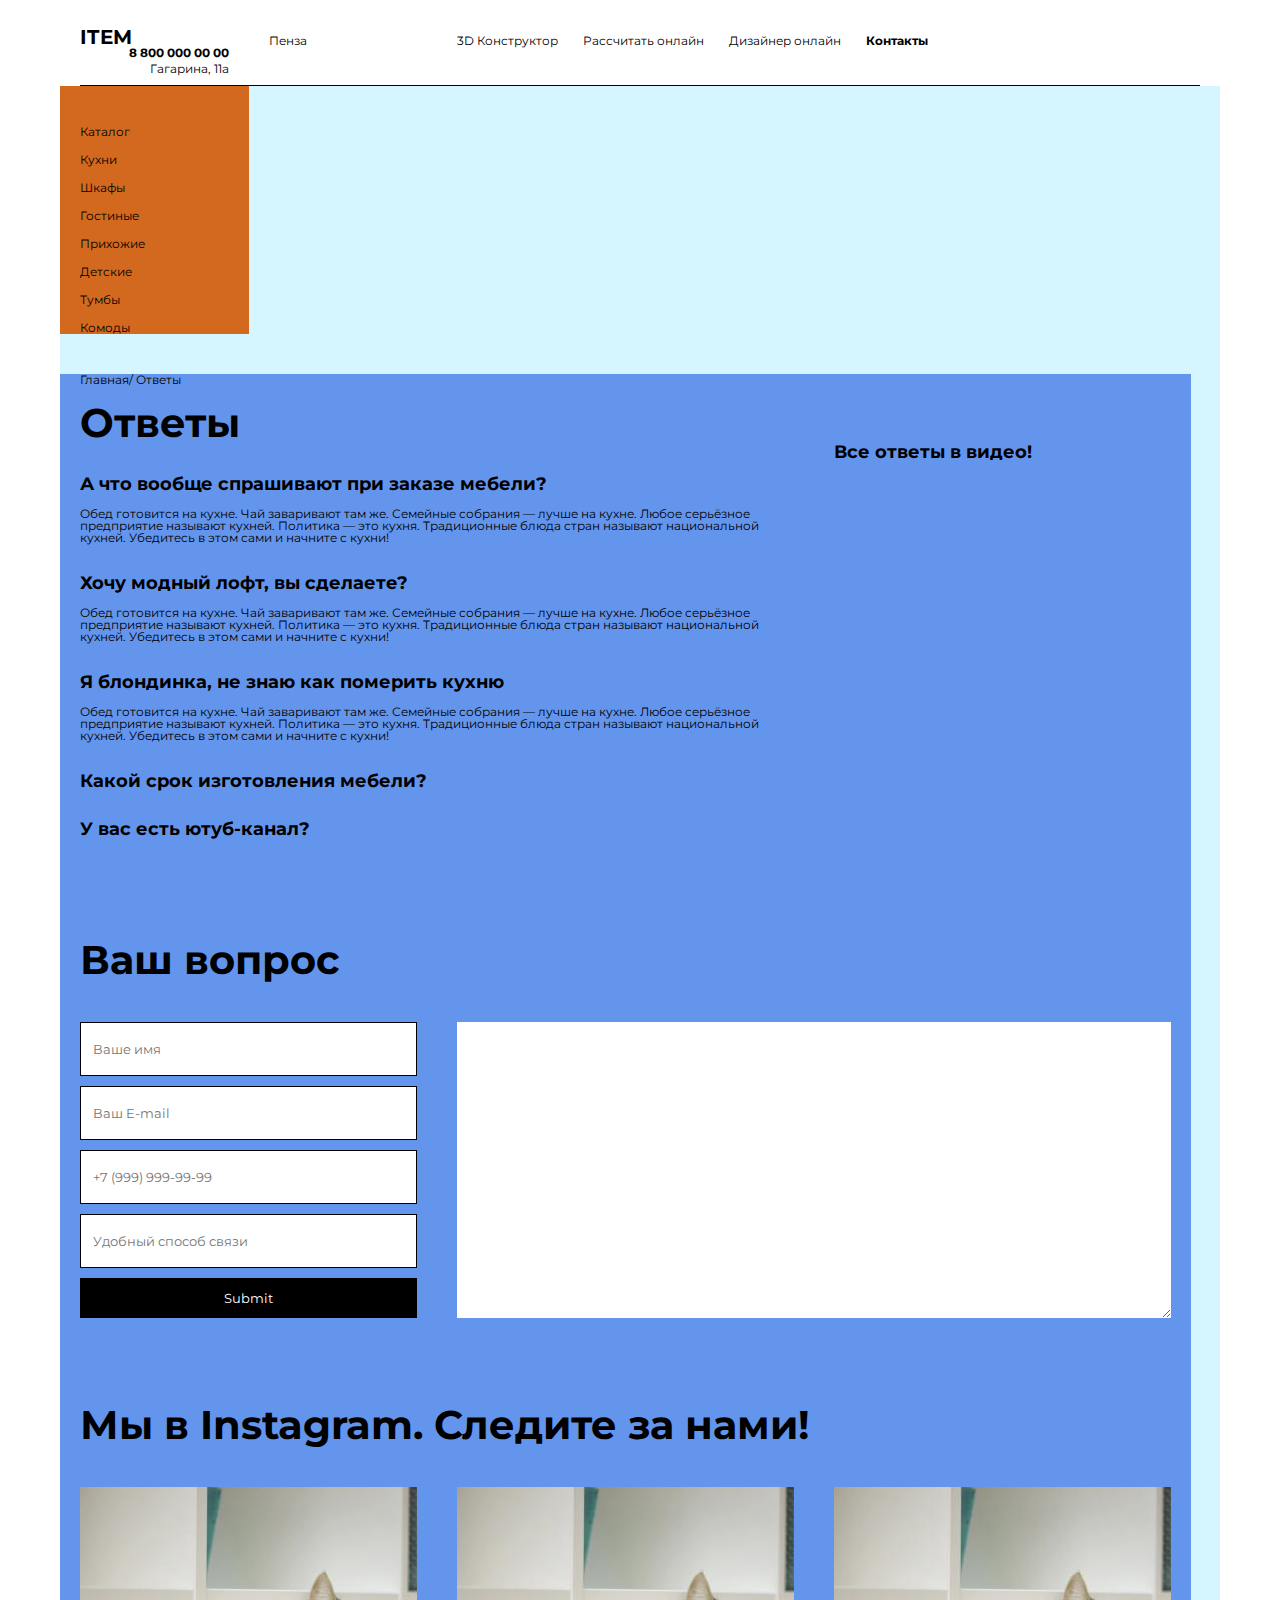
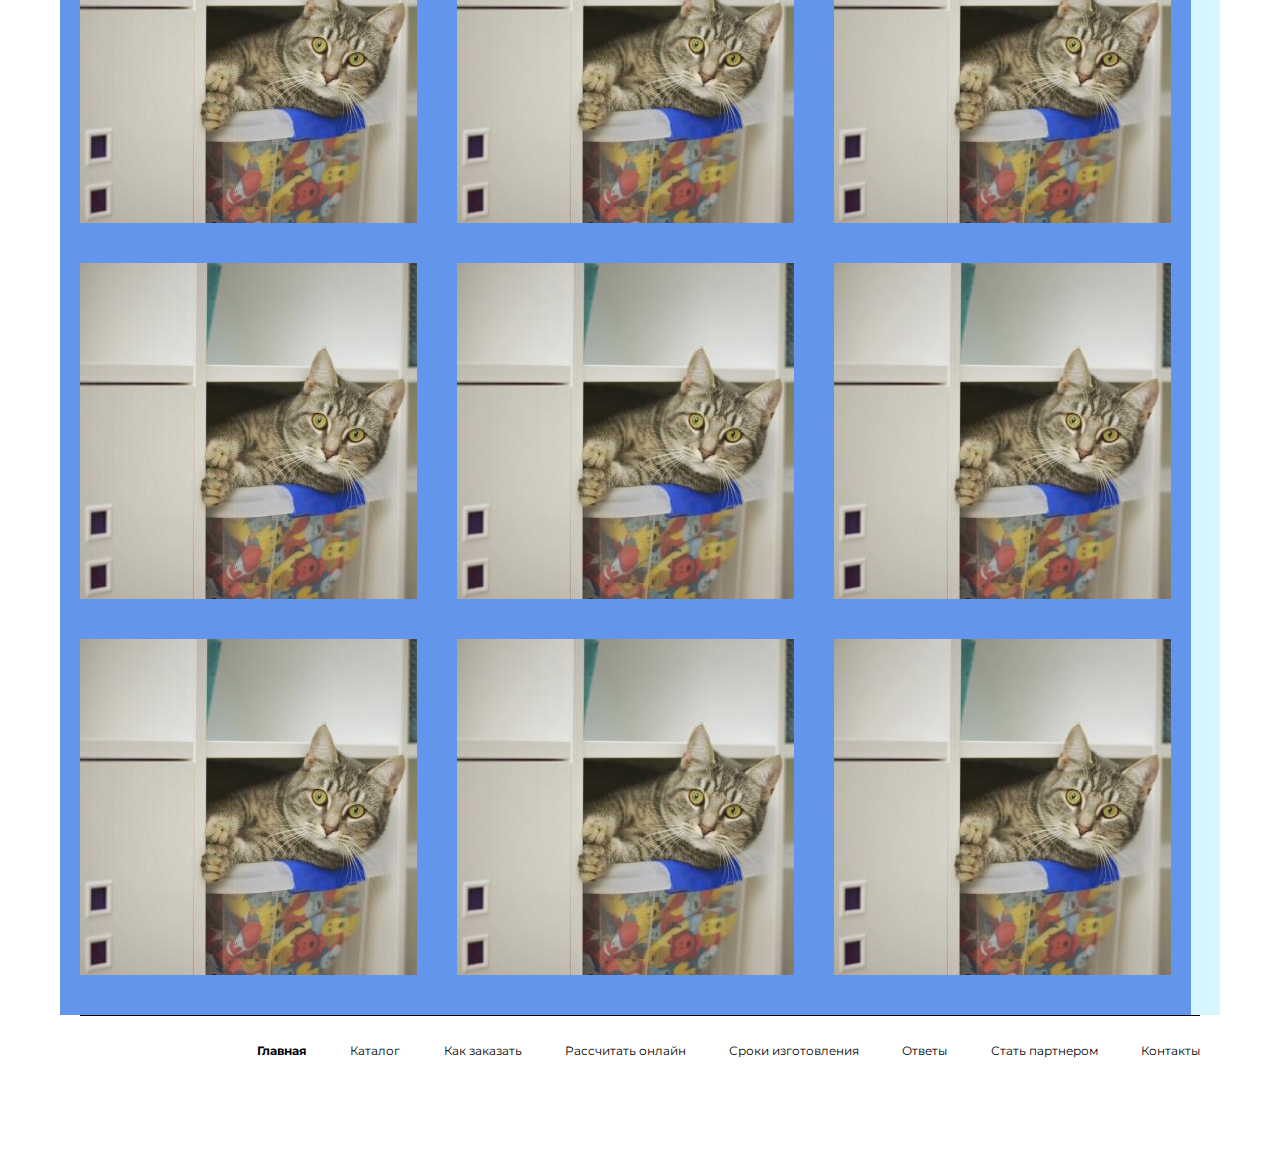
==== front-page/answers.html @ 8ef4fb7b "Создание ответов" ====
<!DOCTYPE html>
<html lang="en">

<head>
  <meta charset="UTF-8">
  <meta name="viewport" content="width=device-width, initial-scale=1.0">
  <title>Ответы</title>
  <link rel="stylesheet" href="css/style.css">
  <link href="https://fonts.googleapis.com/css2?family=Montserrat:wght@400;500;600;700&display=swap" rel="stylesheet">
</head>

<body>
  <div class="page">
    <header class="header">

      <div class="header__container container">

        <div class="header__row row">

          <div class="header__logo col col-2">
            <a href="#">ITEM</a>
          </div>

          <div class="header__city col col-2">
            <div class="header__city-name">Пенза</div>
          </div>

          <nav class="header__menu col col-6">
            <ul class="header__menu-list">
              <li class="header__menu-item "><a href="#">3D Конструктор</a></li>
              <li class="header__menu-item"><a href="#">Рассчитать онлайн</a></li>
              <li class="header__menu-item"><a href="#">Дизайнер онлайн</a></li>
              <li class="header__menu-item current"><a href="#">Контакты</a></li>
            </ul>
          </nav>

          <div class="header__search col col-2"></div>

          <div class="header__contact-information col col-2">
            <div class="header__phone">8 800 000 00 00</div>
            <div class="header__address">Гагарина, 11а</div>
          </div>
        </div>
      </div>



    </header>

    <div class="site">
      <div class="site__container container">
        <div class="site__row row">

          <aside class="site__aside aside col-2">
            <nav class="aside__nav">
              <ul class="aside__list">
                <li class="aside__item">Каталог</li>
                <li class="aside__item">Кухни</li>
                <li class="aside__item">Шкафы</li>
                <li class="aside__item">Гостиные</li>
                <li class="aside__item">Прихожие</li>
                <li class="aside__item">Детские</li>
                <li class="aside__item">Тумбы</li>
                <li class="aside__item">Комоды</li>
              </ul>
            </nav>
          </aside>

          <main class="site__content content col-12">

            <div class="bread-crumbs">
              <span class="bread-crumbs__item">Главная/</span>
              <span class="bread-crumbs__item">Ответы</span>
            </div>

            <div class="answers">

              <div class="answers__sections">
                <div class="row">

                  <div class="answers__left-section coltw-8">
                    <h1 class="answers__title title">Ответы</h1>


                    <div class="answers__question question">
                      <div class="question__name">А что вообще спрашивают при заказе мебели?</div>
                      <div class="question__response">Обед готовится на кухне. Чай заваривают там же.
                        Семейные собрания — лучше на кухне. Любое серьёзное предприятие называют кухней. Политика — это
                        кухня. Традиционные блюда стран называют национальной кухней. Убедитесь в этом сами и начните с
                        кухни!</div>
                    </div>

                    <div class="answers__question question">
                      <div class="question__name">Хочу модный лофт, вы сделаете?</div>
                      <div class="question__response">Обед готовится на кухне. Чай заваривают там же.
                        Семейные собрания — лучше на кухне. Любое серьёзное предприятие называют кухней. Политика — это
                        кухня. Традиционные блюда стран называют национальной кухней. Убедитесь в этом сами и начните с
                        кухни!</div>
                    </div>

                    <div class="answers__question question">
                      <div class="question__name">Я блондинка, не знаю как померить кухню</div>
                      <div class="question__response">Обед готовится на кухне. Чай заваривают там же.
                        Семейные собрания — лучше на кухне. Любое серьёзное предприятие называют кухней. Политика — это
                        кухня. Традиционные блюда стран называют национальной кухней. Убедитесь в этом сами и начните с
                        кухни!</div>
                    </div>

                    <div class="answers__question question">
                      <div class="question__name">Какой срок изготовления мебели?</div>
                      <div class="question__response"></div>
                    </div>

                    <div class="answers__question question">
                      <div class="question__name">У вас есть ютуб-канал?</div>
                      <div class="question__response"></div>
                    </div>


                  </div>

                  <div class="answers__right-section coltw-4">
                    <div class="answers__video">
                      <img src="/i_mebel/front-page/img/answers-vidio.jpg" alt="">
                    </div>
                    <div class="answers__caption">Все ответы в видео!</div>
                  </div>

                </div>
              </div>

              <div class="answers__our-question our-question">
                <div class="our-question__title title">Ваш вопрос</div>

                <form class="our-question__form">
                  <div class="row">
                    <div class="our-question__form-text-fields coltw-4">
                      <input type="text" class="our-question__form-text-field" placeholder="Ваше имя">
                      <input type="text" class="our-question__form-text-field" placeholder="Ваш E-mail">
                      <input type="text" class="our-question__form-text-field" placeholder="+7 (999) 999-99-99">
                      <input type="text" class="our-question__form-text-field" placeholder="Удобный способ связи">

                      <input type="submit" class="button button--black "></input>

                    </div>
                    <div class="our-question__form-textareas coltw-8">
                      <textarea class="our-question__form-textarea" name="" id="" cols="30" rows="10"></textarea>
                    </div>
                  </div>
                </form>

              </div>
            </div>

            <section class="inst">
              <div class="inst__title title">Мы в Instagram. Следите за нами!</div>
              <div class="inst__content">
                <div class="row">
                  <div class="inst__card coltw-4"><img src="img/childrens.jpg" alt=""><a href="">@item.furniture:
                      Создаем функциональную и эстетичную мебель на заказ по доступным ценам от производителя... </a>
                  </div>
                  <div class="inst__card coltw-4"><img src="img/childrens.jpg" alt=""><a href="">@item.furniture:
                      Создаем функциональную и эстетичную мебель на заказ по доступным ценам от производителя... </a>
                  </div>
                  <div class="inst__card coltw-4"><img src="img/childrens.jpg" alt=""><a href="">@item.furniture:
                      Создаем функциональную и эстетичную мебель на заказ по доступным ценам от производителя... </a>
                  </div>
                  <div class="inst__card coltw-4"><img src="img/childrens.jpg" alt=""><a href="">@item.furniture:
                      Создаем функциональную и эстетичную мебель на заказ по доступным ценам от производителя... </a>
                  </div>
                  <div class="inst__card coltw-4"><img src="img/childrens.jpg" alt=""><a href="">@item.furniture:
                      Создаем функциональную и эстетичную мебель на заказ по доступным ценам от производителя... </a>
                  </div>
                  <div class="inst__card coltw-4"><img src="img/childrens.jpg" alt=""><a href="">@item.furniture:
                      Создаем функциональную и эстетичную мебель на заказ по доступным ценам от производителя... </a>
                  </div>
                  <div class="inst__card coltw-4"><img src="img/childrens.jpg" alt=""><a href="">@item.furniture:
                      Создаем функциональную и эстетичную мебель на заказ по доступным ценам от производителя... </a>
                  </div>
                  <div class="inst__card coltw-4"><img src="img/childrens.jpg" alt=""><a href="">@item.furniture:
                      Создаем функциональную и эстетичную мебель на заказ по доступным ценам от производителя... </a>
                  </div>
                  <div class="inst__card coltw-4"><img src="img/childrens.jpg" alt=""><a href="">@item.furniture:
                      Создаем функциональную и эстетичную мебель на заказ по доступным ценам от производителя... </a>
                  </div>
                </div>
              </div>
            </section>

        </div>

        </main>

      </div>
    </div>

    <footer class="footer">
      <div class="footer__container container">
        <div class="footer__row row">
          <nav class="footer__menu col-10">
            <ul class="footer__list">
              <li class="footer__item current"><a href="#"> Главная</a></li>
              <li class="footer__item"> <a href="#">Каталог</a></li>
              <li class="footer__item"> <a href="#">Как заказать</a></li>
              <li class="footer__item"> <a href="#">Рассчитать онлайн</a></li>
              <li class="footer__item"> <a href="#">Сроки изготовления</a></li>
              <li class="footer__item"> <a href="#">Ответы</a></li>
              <li class="footer__item"> <a href="#">Стать партнером</a></li>
              <li class="footer__item"> <a href="#">Контакты</a></li>
            </ul>
          </nav>
        </div>
      </div>


    </footer>
  </div>

</body>

</html>
---- front-page/css/style.css ----
@charset "UTF-8";
/*Обнуление*/
/*Обнуление*/
* {
  padding: 0;
  margin: 0;
  border: 0;
}

*,
*:before,
*:after {
  -webkit-box-sizing: border-box;
  box-sizing: border-box;
}

:focus,
:active {
  outline: none;
}

a:focus,
a:active {
  outline: none;
}

nav,
footer,
header,
aside {
  display: block;
}

html,
body {
  height: 100%;
  width: 100%;
  font-size: 100%;
  line-height: 1;
  font-size: 14px;
  -ms-text-size-adjust: 100%;
  -moz-text-size-adjust: 100%;
  -webkit-text-size-adjust: 100%;
}

input,
button,
textarea {
  font-family: inherit;
}

input::-ms-clear {
  display: none;
}

button {
  cursor: pointer;
}

button::-moz-focus-inner {
  padding: 0;
  border: 0;
}

a,
a:visited {
  text-decoration: none;
}

a:hover {
  text-decoration: none;
}

ul li {
  list-style: none;
}

img {
  vertical-align: top;
}

h1,
h2,
h3,
h4,
h5,
h6 {
  font-size: inherit;
  font-weight: inherit;
}

/*--------------------*/
/*--------------------*/
/*--------------------*/
.container {
  width: 100%;
  padding-right: 20px;
  padding-left: 20px;
  margin-right: auto;
  margin-left: auto;
}

.row {
  display: -ms-flexbox;
  display: -webkit-box;
  display: flex;
  -ms-flex-wrap: wrap;
  flex-wrap: wrap;
  margin-right: -20px;
  margin-left: -20px;
}

.col-12 {
  width: calc(1320px / 14 * 12);
  padding: 0 20px;
}

.col-10 {
  width: calc(1320px / 14 * 10);
  padding: 0 20px;
}

.col-6 {
  width: calc(1320px / 14 * 6);
  padding: 0 20px;
}

.col-4 {
  width: calc(1320px / 14 * 4);
  padding: 0 20px;
}

.col-2 {
  width: calc(1320px / 14 * 2);
  padding: 0 20px;
}

/*----------------------*/
.coltw-2 {
  width: calc(1131px / 12 * 2);
  padding: 0 20px;
}

.coltw-3 {
  width: calc(1131px / 12 * 3);
  padding: 0 20px;
}

.coltw-4 {
  width: calc(1131px / 12 * 4);
  padding: 0 20px;
}

.colf-2 {
  width: calc(337px / 4 * 2);
}

.coltw-8 {
  width: calc(1131px / 12 * 8);
  padding: 0 20px;
}

.coltw-9 {
  width: calc(1131px / 12 * 9);
  padding: 0 20px;
}

.coltw-3 {
  width: calc(1131px / 12 * 3);
  padding: 0 20px;
}

.coltw-2 {
  width: calc(1131px / 12 * 2);
  padding: 0 20px;
}

.coltw-5 {
  width: calc(1131px / 12 * 5);
  padding: 0 20px;
}

/*--------------------*/
/*--------------------*/
body {
  font-size: 12px;
  font-family: "Montserrat", sans-serif;
  font-weight: 400;
}

.wrapper {
  max-width: 1440px;
  margin: auto;
  padding: 0 80px;
  color: black;
  font-style: italic;
}

.page {
  max-width: 1440px;
  padding: 0 60px;
  margin: 0 auto;
}

.title {
  font-size: 40px;
  line-height: 150%;
  font-weight: bold;
}

.white-btn {
  position: absolute;
  bottom: 0;
  right: 20px;
  text-align: center;
  padding: 10px 0;
  background-color: #ffffff;
  font-weight: bold;
}

.header {
  padding-top: 27px;
  padding-bottom: 27px;
  position: relative;
}

.header__row {
  display: -webkit-box;
  display: -ms-flexbox;
  display: flex;
  position: relative;
  -webkit-box-align: end;
      -ms-flex-align: end;
          align-items: flex-end;
}

.header::before {
  content: "";
  position: absolute;
  bottom: 0;
  left: 20px;
  right: 20px;
  height: 1px;
  background-color: #000000;
}

.header__logo a {
  color: #000000;
  font-weight: bold;
  font-size: 20px;
  letter-spacing: 0.02em;
}

.header__city-name {
  display: -webkit-box;
  display: -ms-flexbox;
  display: flex;
}

.header .name {
  margin-right: 10px;
}

.header .arrows {
  background: url("/front-page/img/arrow.svg");
  width: 8px;
  height: 6px;
  margin: auto 0;
}

.header__menu-list {
  display: -webkit-box;
  display: -ms-flexbox;
  display: flex;
}

.header__menu-item a {
  color: #000000;
}

.header__menu-item:not(:last-child) {
  margin-right: 25px;
}

.header .search-header {
  display: -webkit-box;
  display: -ms-flexbox;
  display: flex;
  position: relative;
}

.header .search-header__icon {
  background: url("/front-page/img/search.svg");
  width: 19px;
  height: 19px;
  background-size: contain;
  margin: auto 0;
  top: -2px;
  position: absolute;
}

.header .search-header__title {
  padding-left: 25px;
}

.header__contact-information {
  text-align: right;
  position: relative;
}

.header__phone {
  font-weight: bold;
}

.header__address {
  position: absolute;
  top: 16px;
  right: 20px;
}

.site {
  background-color: #d5f5ff;
  display: -webkit-box;
  display: -ms-flexbox;
  display: flex;
}

.site__aside {
  background-color: chocolate;
}

.site__content {
  background-color: cornflowerblue;
  margin-top: 40px;
}

.aside {
  position: relative;
}

.aside__nav {
  padding-top: 40px;
}

.aside__item:not(:last-child) {
  margin-bottom: 16px;
}

.aside__item:hover > .submenu,
.aside .sub-menu:hover {
  width: auto;
  visibility: visible;
  height: calc(100% + 74px);
  opacity: 1;
  background: #f5f5f5;
  -webkit-transition: all 200ms linear 0ms;
  transition: all 200ms linear 0ms;
  z-index: 10000;
}

.aside__submenu {
  opacity: 0;
  padding: 0;
  height: 0;
  width: 0;
  position: absolute;
  top: -74px;
  left: 130px;
}

.aside a {
  color: #000000;
}

.submenu__title {
  margin: 30px 80px 70px 15px;
  font-weight: bold;
}

.submenu__item {
  padding-left: 15px;
}

.submenu__item:not(:last-child) {
  margin-bottom: 16px;
}

.site__preview {
  margin-bottom: 76px;
}

.preview__title {
  font-weight: bold;
  font-size: 40px;
  line-height: 44px;
  color: #000000;
  display: block;
  margin-bottom: 40px;
}

.preview__slideshow {
  position: relative;
}

.preview__froze {
  position: absolute;
  top: 50%;
  left: 95px;
  -webkit-transform: translate(0, -50%);
          transform: translate(0, -50%);
}

.slider-preview {
  position: relative;
}

.froze__title {
  font-weight: 600;
  font-size: 18px;
  line-height: 24px;
  color: #ffffff;
  margin-bottom: 18px;
}

.froze__description {
  line-height: 130%;
  color: #ffffff;
  margin-bottom: 26px;
}

.froze__button {
  background: #ffffff;
  font-weight: 600;
  font-size: 12px;
  line-height: 145%;
  color: #000000;
}

.buttons {
  width: 148px;
  padding: 12px 0;
  text-align: center;
  cursor: pointer;
  border: 1px solid #000000;
  -webkit-box-sizing: border-box;
          box-sizing: border-box;
  text-align: center;
}

.slick-slider {
  position: relative;
}

.slick-list {
  overflow: hidden;
}

/* Лента слайдов */
.slick-track {
  display: -webkit-box;
  display: -ms-flexbox;
  display: flex;
}

.slick-arrow {
  position: absolute;
  bottom: 0;
  font-size: 0;
  z-index: 12;
}

.slick-arrow.slick-prev {
  right: 46px;
  width: 47px;
  height: 40px;
  background: url("/front-page/img/arrow-slider.svg") no-repeat center;
  margin: auto 0;
  background-color: #ffffff;
}

.slick-arrow.slick-next {
  right: 0;
  width: 47px;
  height: 40px;
  background: url("/front-page/img/arrow-slider.svg") no-repeat center;
  -webkit-transform: scale(-1);
          transform: scale(-1);
  margin: auto 0;
  background-color: #ffffff;
}

.site__start-kitchen {
  margin-bottom: 140px;
}

.product-present__title {
  font-weight: bold;
  font-size: 40px;
  line-height: 150%;
  color: #000000;
  margin-bottom: 10px;
}

.product-present__titles-description {
  line-height: 18px;
  color: #000000;
  margin-bottom: 30px;
}

.product-present__slider {
  position: relative;
}

.product-present__main {
  display: -webkit-box;
  display: -ms-flexbox;
  display: flex;
  -ms-flex-wrap: wrap;
      flex-wrap: wrap;
}

.order {
  display: -webkit-box;
  display: -ms-flexbox;
  display: flex;
  -webkit-box-orient: vertical;
  -webkit-box-direction: normal;
      -ms-flex-direction: column;
          flex-direction: column;
}

.order__title {
  font-weight: bold;
  font-size: 18px;
  line-height: 130%;
  color: #000000;
  margin-bottom: 14px;
}

.order__title-decription {
  line-height: 18px;
  margin-bottom: 10px;
}

.order__material {
  font-weight: 600;
  line-height: 18px;
  margin-bottom: 10px;
}

.order__material-description {
  line-height: 18px;
  margin-bottom: auto;
}

.order__button {
  border: 1px solid #000000;
  -webkit-box-sizing: border-box;
          box-sizing: border-box;
}

.price {
  margin-bottom: 20px;
}

.price__new {
  margin-right: 15px;
}

.dop-purchase {
  margin-bottom: 115px;
}

.dop-purchase__title {
  font-weight: bold;
  font-size: 40px;
  line-height: 44px;
}

.dop-purchase__slider {
  margin-bottom: 30px;
}

.dop-purchase__description-title {
  font-weight: bold;
  font-size: 18px;
  line-height: 130%;
}

.dop-purchase__description-content {
  line-height: 18px;
}

.dop-purchase__price {
  line-height: 130%;
  text-align: right;
  margin-bottom: 3px;
}

.dop-purchase__button {
  border: 1px solid #000000;
  -webkit-box-sizing: border-box;
          box-sizing: border-box;
}

.site__cupboard-present {
  margin-bottom: 85px;
}

.site__cupboard-present .product-present__slidshow {
  -webkit-box-ordinal-group: 2;
      -ms-flex-order: 1;
          order: 1;
}

.site__cupboard-present .product-present__title {
  line-height: 44px;
}

.site__furn-day {
  margin-bottom: 75px;
}

.furn-day__title {
  margin-bottom: 15px;
}

.furn-day__description {
  line-height: 18px;
  margin-bottom: 36px;
}

.slider-furn-day {
  margin-bottom: 30px;
}

.info-furn {
  display: -webkit-box;
  display: -ms-flexbox;
  display: flex;
  -webkit-box-pack: justify;
      -ms-flex-pack: justify;
          justify-content: space-between;
  -webkit-box-align: center;
      -ms-flex-align: center;
          align-items: center;
}

.info-furn__title {
  font-weight: bold;
  font-size: 18px;
  line-height: 130%;
}

.info-furn__price {
  margin-bottom: 0;
}

.info-furn .price__old {
  margin-right: 12px;
}

.info-furn .price__new {
  margin-right: 0;
}

.site__lounge {
  margin-bottom: 120px;
}

.site__cost-calc {
  margin-bottom: 120px;
}

.cost-calc__title {
  margin-bottom: 25px;
}

.cost-calc__title-description {
  margin-bottom: 110px;
}

.cost-calc__button-online {
  margin-bottom: 15px;
}

.cost-calc__button-design {
  background: #000000;
  color: #ffffff;
}

.cost-calc__img {
  background: url("/front-page/img/calc.jpg") no-repeat;
  background-size: 100%;
  height: 100%;
}

.calc-but {
  padding: 12px;
  border: 1px solid #000000;
  -webkit-box-sizing: border-box;
          box-sizing: border-box;
  text-align: center;
}

.call-worker {
  display: -webkit-box;
  display: -ms-flexbox;
  display: flex;
  -webkit-box-orient: vertical;
  -webkit-box-direction: normal;
      -ms-flex-direction: column;
          flex-direction: column;
}

.call-worker__title {
  font-weight: bold;
  font-size: 18px;
  line-height: 130%;
  margin-bottom: 11px;
}

.call-worker__title-description {
  -webkit-box-flex: 1;
      -ms-flex: 1 1 auto;
          flex: 1 1 auto;
}

.call-worker__sale {
  font-weight: bold;
  margin-bottom: 18px;
  margin-top: auto;
}

.site__bestseller {
  margin-bottom: 85px;
}

.product-present__order {
  -webkit-box-ordinal-group: 0;
      -ms-flex-order: -1;
          order: -1;
  display: -webkit-box;
  display: -ms-flexbox;
  display: flex;
  -webkit-box-orient: vertical;
  -webkit-box-direction: normal;
      -ms-flex-direction: column;
          flex-direction: column;
}

.order__title-decription {
  -webkit-box-flex: 1;
      -ms-flex: 1 1 auto;
          flex: 1 1 auto;
}

.site__playroom {
  margin-bottom: 80px;
}

.playroom__title {
  margin-bottom: 30px;
}

.playroom__slider {
  margin-bottom: 30px;
}

.playroom__info {
  display: -webkit-box;
  display: -ms-flexbox;
  display: flex;
  -webkit-box-pack: justify;
      -ms-flex-pack: justify;
          justify-content: space-between;
  -webkit-box-align: center;
      -ms-flex-align: center;
          align-items: center;
}

.playroom__button {
  background: #000000;
  color: #ffffff;
}

.playroom-description__offer {
  font-weight: 600;
  font-size: 18px;
  line-height: 24px;
  margin-bottom: 15px;
}

.site__style {
  margin-bottom: 75px;
}

.style__header {
  display: -webkit-box;
  display: -ms-flexbox;
  display: flex;
  -webkit-box-align: center;
      -ms-flex-align: center;
          align-items: center;
  -webkit-box-pack: justify;
      -ms-flex-pack: justify;
          justify-content: space-between;
}

.style__title {
  margin-bottom: 40px;
}

.style__img {
  background: url("/front-page/img/curbstone-slider.jpg");
  height: 430px;
  margin-bottom: 30px;
}

.stile-info__title {
  margin-bottom: 15px;
  font-weight: bold;
  font-size: 18px;
  line-height: 130%;
}

.inst__title {
  margin-bottom: 40px;
}

.inst__card {
  position: relative;
  margin-bottom: 40px;
}

.inst__card a {
  position: absolute;
  margin: auto;
  z-index: 10;
  opacity: 0;
  overflow: hidden;
  height: 0;
  top: 50%;
  left: 50%;
  -webkit-transform: translate(-50%, -50%);
          transform: translate(-50%, -50%);
}

.inst__card:hover > a {
  opacity: 1;
  height: auto;
}

.inst__card:hover img {
  opacity: 0.3;
}

.filtr {
  margin-bottom: 45px;
}

.filtr__elements {
  display: -webkit-box;
  display: -ms-flexbox;
  display: flex;
  -ms-flex-wrap: wrap;
      flex-wrap: wrap;
}

.filtr__element, .filtr__button-open {
  -webkit-box-flex: 0;
      -ms-flex: 0 1 148px;
          flex: 0 1 148px;
  padding: 4px 0;
  text-align: center;
}

.filtr__element {
  background-color: #f5f5f5;
  margin: 0px 40px 10px 0px;
}

.filtr__button-open {
  background-color: #ffffff;
  margin-bottom: 10px;
}

.filtr__element:nth-child(6n) {
  margin-right: 0;
}

.filtr__link {
  color: inherit;
  font-weight: 400;
}

.contact {
  margin-bottom: 80px;
}

.contact__title {
  margin-bottom: 40px;
}

.contact__information-shop {
  margin-bottom: 95px;
}

.contact__information-manufacture li,
.contact__information-shop li {
  margin-bottom: 10px;
}

.contact__social-networks {
  margin-bottom: 20px;
}

.contact__button {
  border: 1px solid black;
  padding: 12px 0;
  text-align: center;
  cursor: pointer;
}

.social-networks__list {
  display: -webkit-box;
  display: -ms-flexbox;
  display: flex;
}

.social-networks__item:not(:last-child) {
  margin-right: 15px;
}

.social-networks__link {
  color: inherit;
}

.address {
  margin-bottom: 10px;
}

.address__title {
  font-weight: bold;
  font-size: 18px;
  margin-bottom: 15px;
}

.manufacture__title {
  font-weight: 600;
  margin-bottom: 10px;
}

.shop__title {
  font-weight: 600;
  margin-bottom: 10px;
}

.answers__sections {
  margin-bottom: 70px;
}

.answers__title {
  margin-bottom: 30px;
}

.answers__video {
  margin-bottom: 30px;
}

.answers__caption {
  font-weight: bold;
  font-size: 18px;
}

.answers__our-question {
  margin-bottom: 85px;
}

.our-question__title {
  margin-bottom: 40px;
}

.our-question__form-text-field {
  display: block;
  width: 100%;
  padding: 18px 12px;
  border: 1px solid #000000;
}

.our-question__form-text-field:not(:last-child) {
  margin-bottom: 10px;
}

.our-question__form-textarea {
  display: block;
  width: 100%;
  height: 100%;
  padding: 18px 12px;
}

.question {
  margin-bottom: 30px;
}

.question__name {
  font-weight: bold;
  font-size: 18px;
  margin-bottom: 15px;
}

.bread-crumbs {
  margin-bottom: 15px;
}

.category {
  margin-bottom: 100px;
}

.category__elements {
  display: -webkit-box;
  display: -ms-flexbox;
  display: flex;
  -ms-flex-wrap: wrap;
      flex-wrap: wrap;
  margin: 0 -20px;
}

.category__element {
  height: 336px;
  background-repeat: no-repeat;
  background-position: center;
  margin-bottom: 40px;
  position: relative;
}

.category__element-name {
  min-width: 243px;
}

.category .kitchen {
  background-image: url(../img/kitchen.jpg);
}

.category .cabinet {
  background-image: url(../img/cabinet.jpg);
}

.category .living-room {
  background-image: url(../img/living-room.jpg);
}

.category .hallway {
  background-image: url(../img/hallway.jpg);
}

.category .childrens {
  background-image: url(../img/childrens.jpg);
}

.category .curbstone {
  background-image: url(../img/curbstone.jpg);
}

.dop-information {
  margin-bottom: 75px;
}

.dop-information__title {
  text-align: right;
}

.dop-information__item {
  line-height: 18px;
}

.dop-information__item-title {
  font-weight: bold;
  margin-bottom: 20px;
}

.dop-information p {
  margin-bottom: 20px;
}

.under-category {
  margin-bottom: 100px;
}

.under-category__header {
  display: -webkit-box;
  display: -ms-flexbox;
  display: flex;
  margin-bottom: 30px;
}

.under-category__title {
  line-height: unset;
}

.under-category__number-of-goods {
  -ms-flex-item-align: center;
      -ms-grid-row-align: center;
      align-self: center;
  position: relative;
}

.under-category__content-toggler {
  display: -webkit-box;
  display: -ms-flexbox;
  display: flex;
  -webkit-box-pack: end;
      -ms-flex-pack: end;
          justify-content: flex-end;
  -ms-flex-item-align: end;
      align-self: flex-end;
}

.under-category__content-toggler .toggler-container {
  display: -webkit-box;
  display: -ms-flexbox;
  display: flex;
  width: -webkit-min-content;
  width: -moz-min-content;
  width: min-content;
  border: 1px solid #000000;
  background-color: #ffffff;
}

.under-category__content-toggler .btn-prev,
.under-category__content-toggler .btn-next {
  width: 47px;
  height: 40px;
  background: url("../img/arrow-slider.svg") no-repeat center;
}

.under-category__content-toggler .btn-next {
  -webkit-transform: scale(-1);
          transform: scale(-1);
}

.under-category__elements {
  display: -webkit-box;
  display: -ms-flexbox;
  display: flex;
  -ms-flex-wrap: wrap;
      flex-wrap: wrap;
}

.under-category__element {
  position: relative;
  margin-bottom: 35px;
}

.under-category__element-button {
  min-width: 149px;
  padding: 15px 0;
  bottom: 45px;
}

.under-category__element-description {
  margin: 22px 0 0;
  display: -webkit-box;
  display: -ms-flexbox;
  display: flex;
  font-size: 12px;
}

.under-category__element-name {
  font-weight: bold;
  line-height: 130%;
  font-size: 18px;
}

.under-category__element-price {
  display: -webkit-box;
  display: -ms-flexbox;
  display: flex;
  -webkit-box-pack: end;
      -ms-flex-pack: end;
          justify-content: flex-end;
}

.under-category__element-sale-price {
  margin-right: 15px;
}

.under-category__element-simple-price {
  font-weight: bold;
}

.footer {
  position: relative;
}

.footer__container {
  margin: 0 -20px;
  font-weight: normal;
  font-size: 12px;
  position: relative;
  text-align: right;
}

.footer__menu {
  padding: 30px 0 100px;
  margin-left: auto;
}

.footer::before {
  content: "";
  position: absolute;
  top: 0;
  left: 20px;
  right: 20px;
  height: 1px;
  background-color: #000000;
}

.footer__list {
  display: -webkit-box;
  display: -ms-flexbox;
  display: flex;
  -webkit-box-pack: justify;
      -ms-flex-pack: justify;
          justify-content: space-between;
  margin-left: auto;
}

.footer__item a {
  color: #000000;
}

.current {
  font-weight: bold;
}

.title {
  font-size: 40px;
  line-height: 44px;
}

.count {
  font-weight: bold;
  position: absolute;
  bottom: 0;
  right: 0;
}

.button {
  text-align: center;
  padding: 12px 0;
  width: 100%;
}

.button--black {
  background-color: #000000;
  color: #ffffff;
}
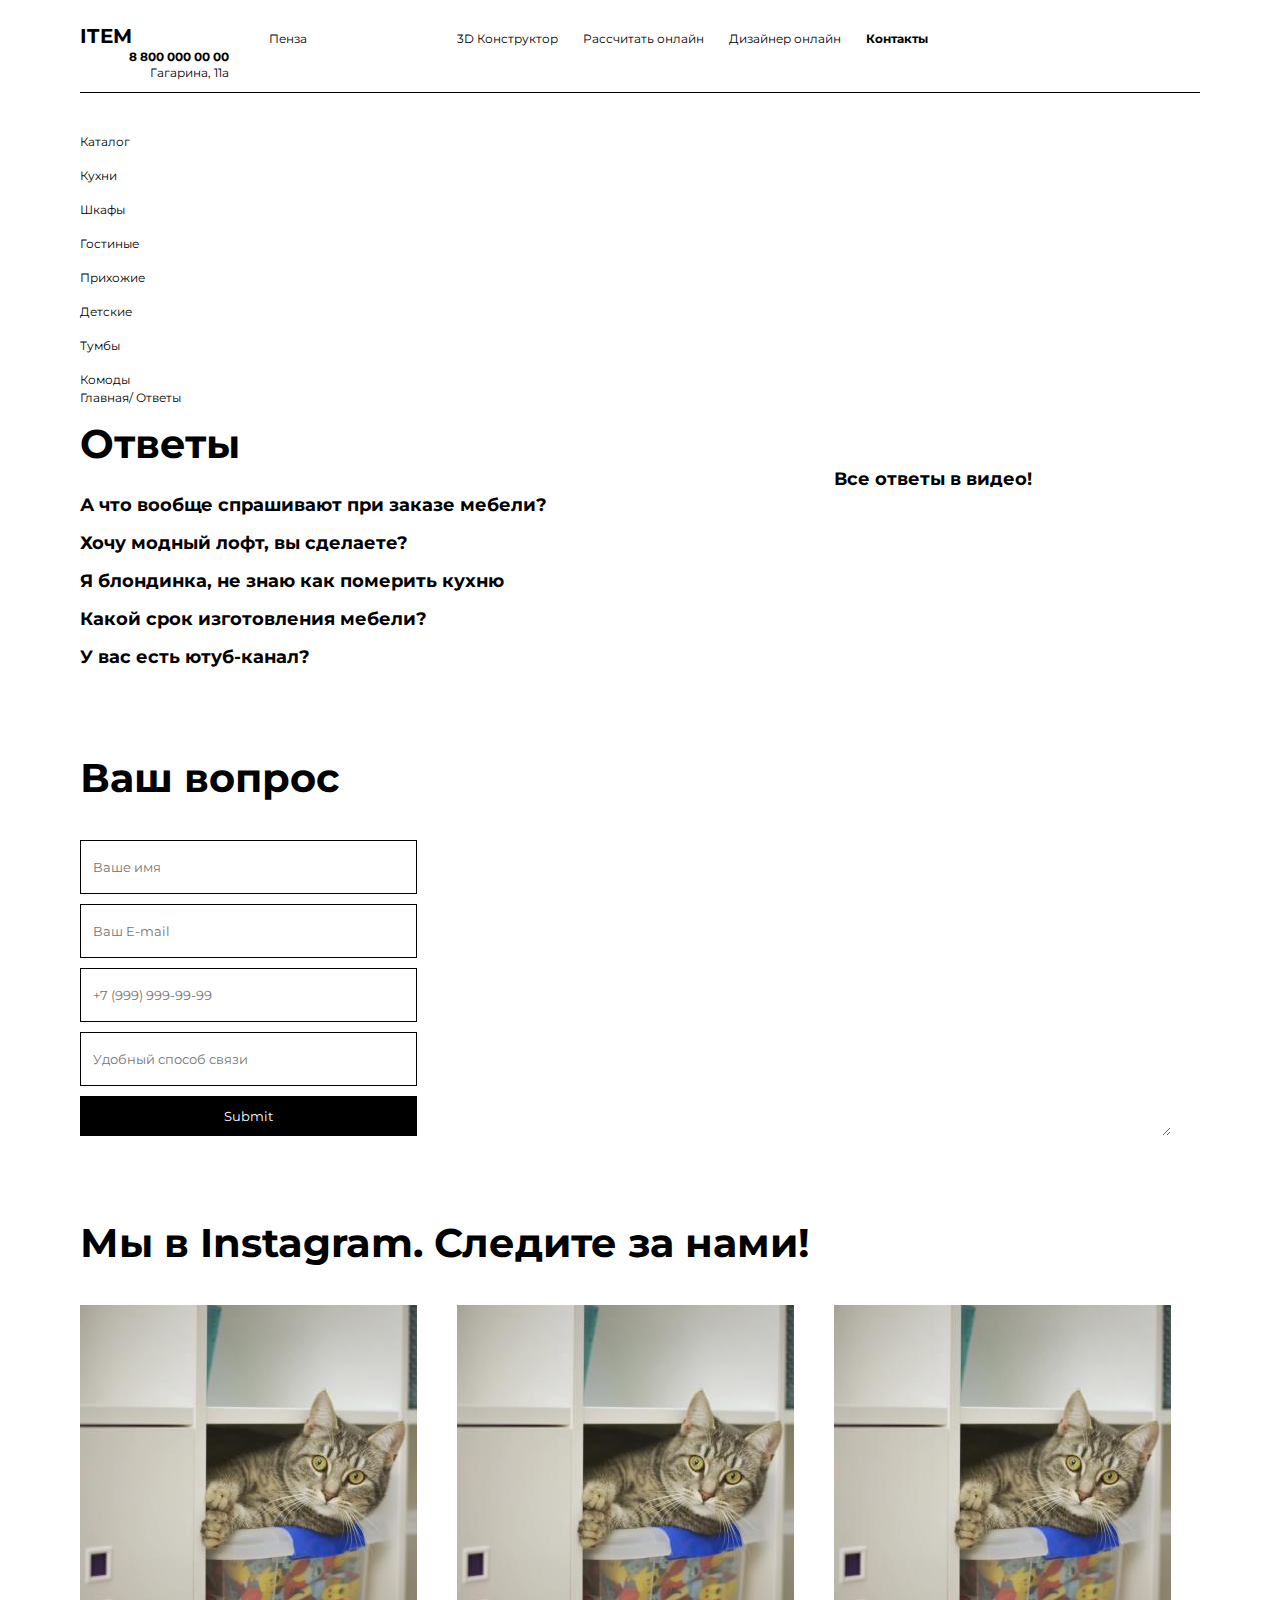
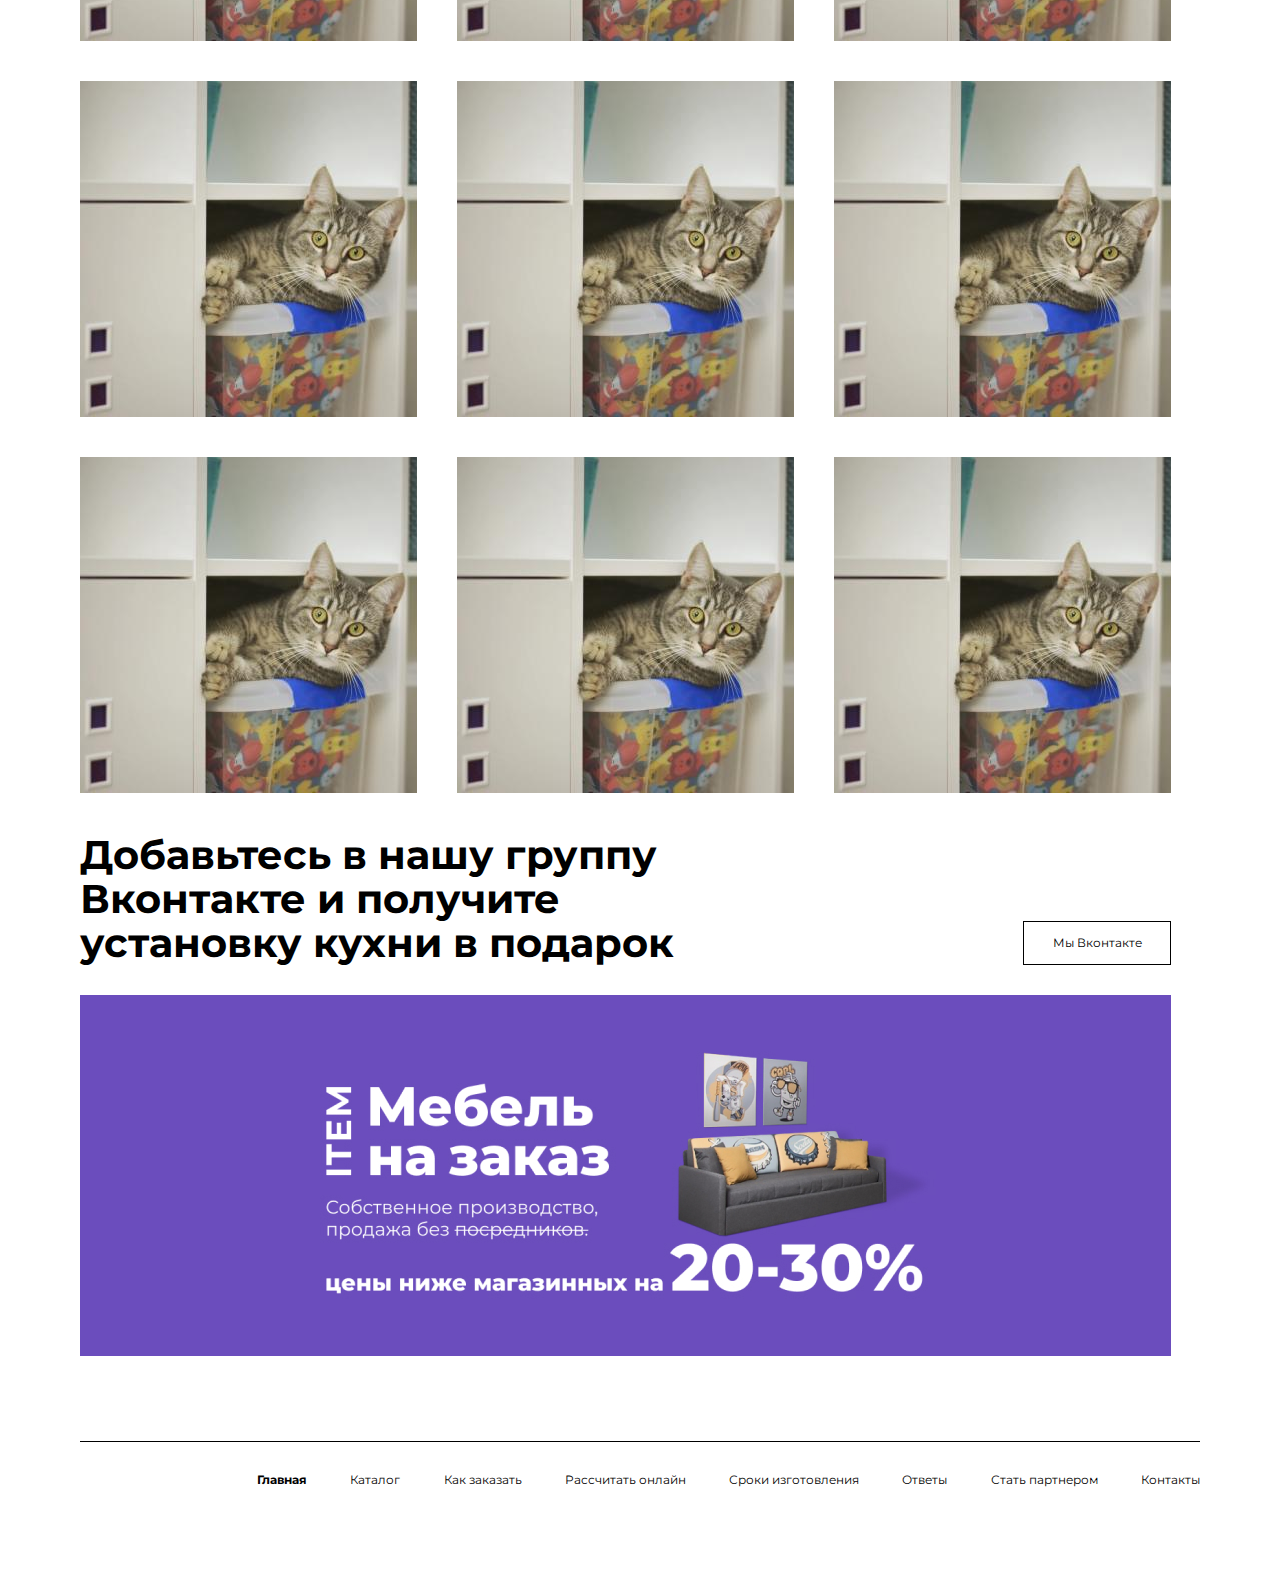
==== commit ed0e0931: "prob-a" ====
--- a/front-page/answers.html
+++ b/front-page/answers.html
@@ -150,42 +150,62 @@
                 </form>
 
               </div>
+
+
+              <section class="answers__inst inst">
+                <div class="inst__title title">Мы в Instagram. Следите за нами!</div>
+                <div class="inst__content">
+                  <div class="row">
+                    <div class="inst__card coltw-4"><img src="img/childrens.jpg" alt=""><a href="">@item.furniture:
+                        Создаем функциональную и эстетичную мебель на заказ по доступным ценам от производителя... </a>
+                    </div>
+                    <div class="inst__card coltw-4"><img src="img/childrens.jpg" alt=""><a href="">@item.furniture:
+                        Создаем функциональную и эстетичную мебель на заказ по доступным ценам от производителя... </a>
+                    </div>
+                    <div class="inst__card coltw-4"><img src="img/childrens.jpg" alt=""><a href="">@item.furniture:
+                        Создаем функциональную и эстетичную мебель на заказ по доступным ценам от производителя... </a>
+                    </div>
+                    <div class="inst__card coltw-4"><img src="img/childrens.jpg" alt=""><a href="">@item.furniture:
+                        Создаем функциональную и эстетичную мебель на заказ по доступным ценам от производителя... </a>
+                    </div>
+                    <div class="inst__card coltw-4"><img src="img/childrens.jpg" alt=""><a href="">@item.furniture:
+                        Создаем функциональную и эстетичную мебель на заказ по доступным ценам от производителя... </a>
+                    </div>
+                    <div class="inst__card coltw-4"><img src="img/childrens.jpg" alt=""><a href="">@item.furniture:
+                        Создаем функциональную и эстетичную мебель на заказ по доступным ценам от производителя... </a>
+                    </div>
+                    <div class="inst__card coltw-4"><img src="img/childrens.jpg" alt=""><a href="">@item.furniture:
+                        Создаем функциональную и эстетичную мебель на заказ по доступным ценам от производителя... </a>
+                    </div>
+                    <div class="inst__card coltw-4"><img src="img/childrens.jpg" alt=""><a href="">@item.furniture:
+                        Создаем функциональную и эстетичную мебель на заказ по доступным ценам от производителя... </a>
+                    </div>
+                    <div class="inst__card coltw-4"><img src="img/childrens.jpg" alt=""><a href="">@item.furniture:
+                        Создаем функциональную и эстетичную мебель на заказ по доступным ценам от производителя... </a>
+                    </div>
+                  </div>
+                </div>
+              </section>
+
+              <section class="answers__vk-group vk-group">
+                <div class="row">
+                  <div class="vk-group__header">
+                    <div class="vk-group__title title coltw-7">Добавьтесь в нашу группу Вконтакте и получите
+                      установку кухни в подарок
+                    </div>
+
+                    <div class="vk-group__buttons  coltw-2">
+                      <div class="button button--white">Мы Вконтакте</div>
+                    </div>
+                  </div>
+                  <div class="vk-group__img coltw-9">
+                    <img src="img/vk-group.jpg" alt="">
+                  </div>
+                </div>
+              </section>
             </div>
 
-            <section class="inst">
-              <div class="inst__title title">Мы в Instagram. Следите за нами!</div>
-              <div class="inst__content">
-                <div class="row">
-                  <div class="inst__card coltw-4"><img src="img/childrens.jpg" alt=""><a href="">@item.furniture:
-                      Создаем функциональную и эстетичную мебель на заказ по доступным ценам от производителя... </a>
-                  </div>
-                  <div class="inst__card coltw-4"><img src="img/childrens.jpg" alt=""><a href="">@item.furniture:
-                      Создаем функциональную и эстетичную мебель на заказ по доступным ценам от производителя... </a>
-                  </div>
-                  <div class="inst__card coltw-4"><img src="img/childrens.jpg" alt=""><a href="">@item.furniture:
-                      Создаем функциональную и эстетичную мебель на заказ по доступным ценам от производителя... </a>
-                  </div>
-                  <div class="inst__card coltw-4"><img src="img/childrens.jpg" alt=""><a href="">@item.furniture:
-                      Создаем функциональную и эстетичную мебель на заказ по доступным ценам от производителя... </a>
-                  </div>
-                  <div class="inst__card coltw-4"><img src="img/childrens.jpg" alt=""><a href="">@item.furniture:
-                      Создаем функциональную и эстетичную мебель на заказ по доступным ценам от производителя... </a>
-                  </div>
-                  <div class="inst__card coltw-4"><img src="img/childrens.jpg" alt=""><a href="">@item.furniture:
-                      Создаем функциональную и эстетичную мебель на заказ по доступным ценам от производителя... </a>
-                  </div>
-                  <div class="inst__card coltw-4"><img src="img/childrens.jpg" alt=""><a href="">@item.furniture:
-                      Создаем функциональную и эстетичную мебель на заказ по доступным ценам от производителя... </a>
-                  </div>
-                  <div class="inst__card coltw-4"><img src="img/childrens.jpg" alt=""><a href="">@item.furniture:
-                      Создаем функциональную и эстетичную мебель на заказ по доступным ценам от производителя... </a>
-                  </div>
-                  <div class="inst__card coltw-4"><img src="img/childrens.jpg" alt=""><a href="">@item.furniture:
-                      Создаем функциональную и эстетичную мебель на заказ по доступным ценам от производителя... </a>
-                  </div>
-                </div>
-              </div>
-            </section>
+
 
         </div>
 
--- a/front-page/css/style.css
+++ b/front-page/css/style.css
@@ -155,6 +155,11 @@
   width: calc(337px / 4 * 2);
 }
 
+.coltw-7 {
+  width: calc(1131px / 12 * 7);
+  padding: 0 20px;
+}
+
 .coltw-8 {
   width: calc(1131px / 12 * 8);
   padding: 0 20px;
@@ -177,6 +182,11 @@
 
 .coltw-5 {
   width: calc(1131px / 12 * 5);
+  padding: 0 20px;
+}
+
+.coltw-12 {
+  width: calc(1131px / 12 * 12);
   padding: 0 20px;
 }
 
@@ -186,6 +196,7 @@
   font-size: 12px;
   font-family: "Montserrat", sans-serif;
   font-weight: 400;
+  line-height: 18px;
 }
 
 .wrapper {
@@ -319,19 +330,13 @@
 }
 
 .site {
-  background-color: #d5f5ff;
-  display: -webkit-box;
-  display: -ms-flexbox;
-  display: flex;
-}
-
-.site__aside {
-  background-color: chocolate;
-}
-
-.site__content {
-  background-color: cornflowerblue;
-  margin-top: 40px;
+  display: -webkit-box;
+  display: -ms-flexbox;
+  display: flex;
+}
+
+.site__content.main-page {
+  margin-top: 85px;
 }
 
 .aside {
@@ -613,7 +618,7 @@
           order: 1;
 }
 
-.site__cupboard-present .product-present__title {
+.product-present__title {
   line-height: 44px;
 }
 
@@ -691,7 +696,7 @@
 
 .cost-calc__img {
   background: url("/front-page/img/calc.jpg") no-repeat;
-  background-size: 100%;
+  background-size: cover;
   height: 100%;
 }
 
@@ -701,6 +706,7 @@
   -webkit-box-sizing: border-box;
           box-sizing: border-box;
   text-align: center;
+  cursor: pointer;
 }
 
 .call-worker {
@@ -736,7 +742,7 @@
   margin-bottom: 85px;
 }
 
-.product-present__order {
+.site__bestseller .product-present__order {
   -webkit-box-ordinal-group: 0;
       -ms-flex-order: -1;
           order: -1;
@@ -749,7 +755,7 @@
           flex-direction: column;
 }
 
-.order__title-decription {
+.site__bestseller .order__title-decription {
   -webkit-box-flex: 1;
       -ms-flex: 1 1 auto;
           flex: 1 1 auto;
@@ -966,6 +972,7 @@
 
 .answers__video {
   margin-bottom: 30px;
+  cursor: pointer;
 }
 
 .answers__caption {
@@ -977,8 +984,32 @@
   margin-bottom: 85px;
 }
 
+.answers__vk-group {
+  margin-bottom: 85px;
+}
+
+.vk-group__header {
+  display: -webkit-box;
+  display: -ms-flexbox;
+  display: flex;
+  -webkit-box-pack: justify;
+      -ms-flex-pack: justify;
+          justify-content: space-between;
+  width: 100%;
+  margin-bottom: 30px;
+}
+
+.vk-group__buttons {
+  -ms-flex-item-align: end;
+      align-self: flex-end;
+}
+
 .our-question__title {
   margin-bottom: 40px;
+}
+
+.our-question__form-text-fields .button {
+  width: 100%;
 }
 
 .our-question__form-text-field {
@@ -1000,13 +1031,29 @@
 }
 
 .question {
-  margin-bottom: 30px;
+  margin-bottom: 20px;
+}
+
+.question:hover .question__response {
+  padding: 15px 0;
+  max-height: 500px;
+  -webkit-transition: all 0.2s ease-in;
+  transition: all 0.2s ease-in;
 }
 
 .question__name {
   font-weight: bold;
   font-size: 18px;
-  margin-bottom: 15px;
+  cursor: pointer;
+}
+
+.question__response {
+  max-height: 0;
+  overflow: hidden;
+  padding: 0px 0;
+  cursor: default;
+  -webkit-transition: all 0.2s ease;
+  transition: all 0.2s ease;
 }
 
 .bread-crumbs {
@@ -1248,11 +1295,17 @@
 
 .button {
   text-align: center;
-  padding: 12px 0;
-  width: 100%;
+  padding-top: 12px;
+  padding-bottom: 12px;
 }
 
 .button--black {
   background-color: #000000;
   color: #ffffff;
 }
+
+.button--white {
+  background-color: #ffffff;
+  color: #000000;
+  border: 1px solid #000000;
+}
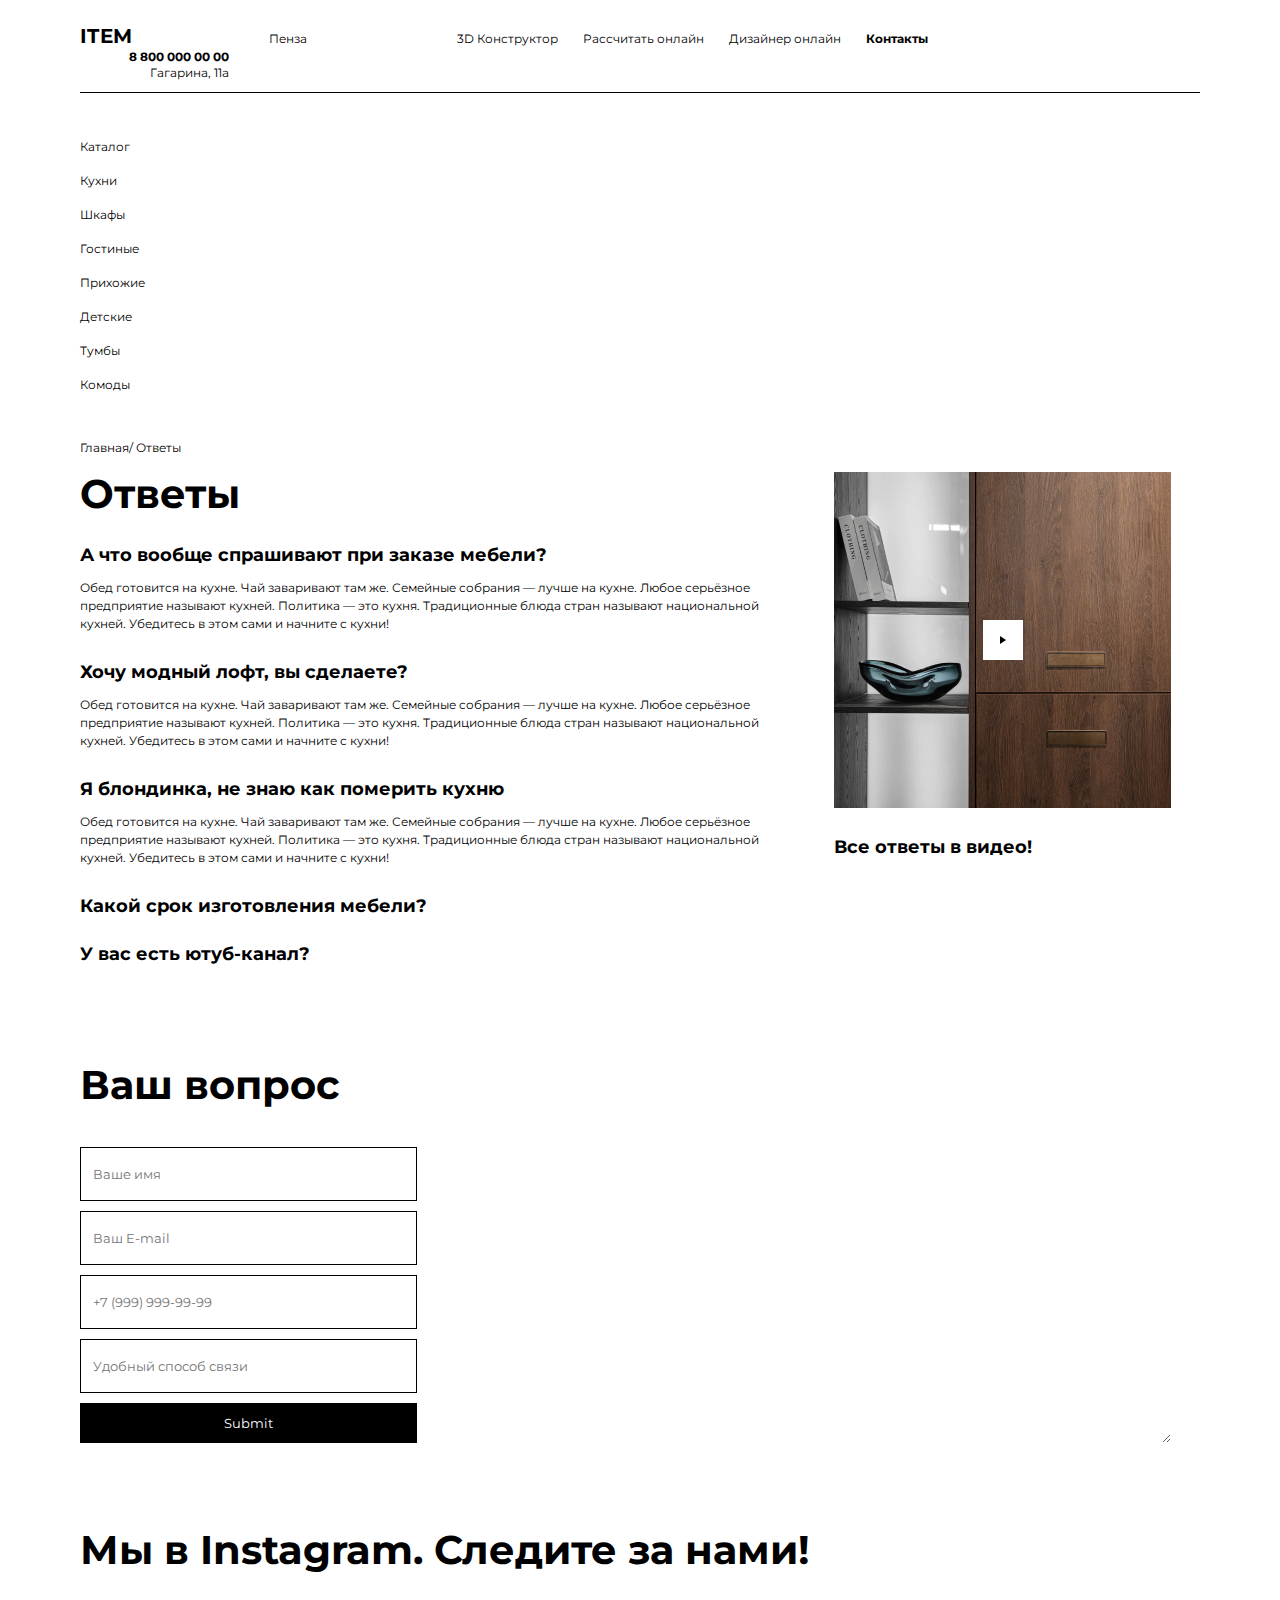
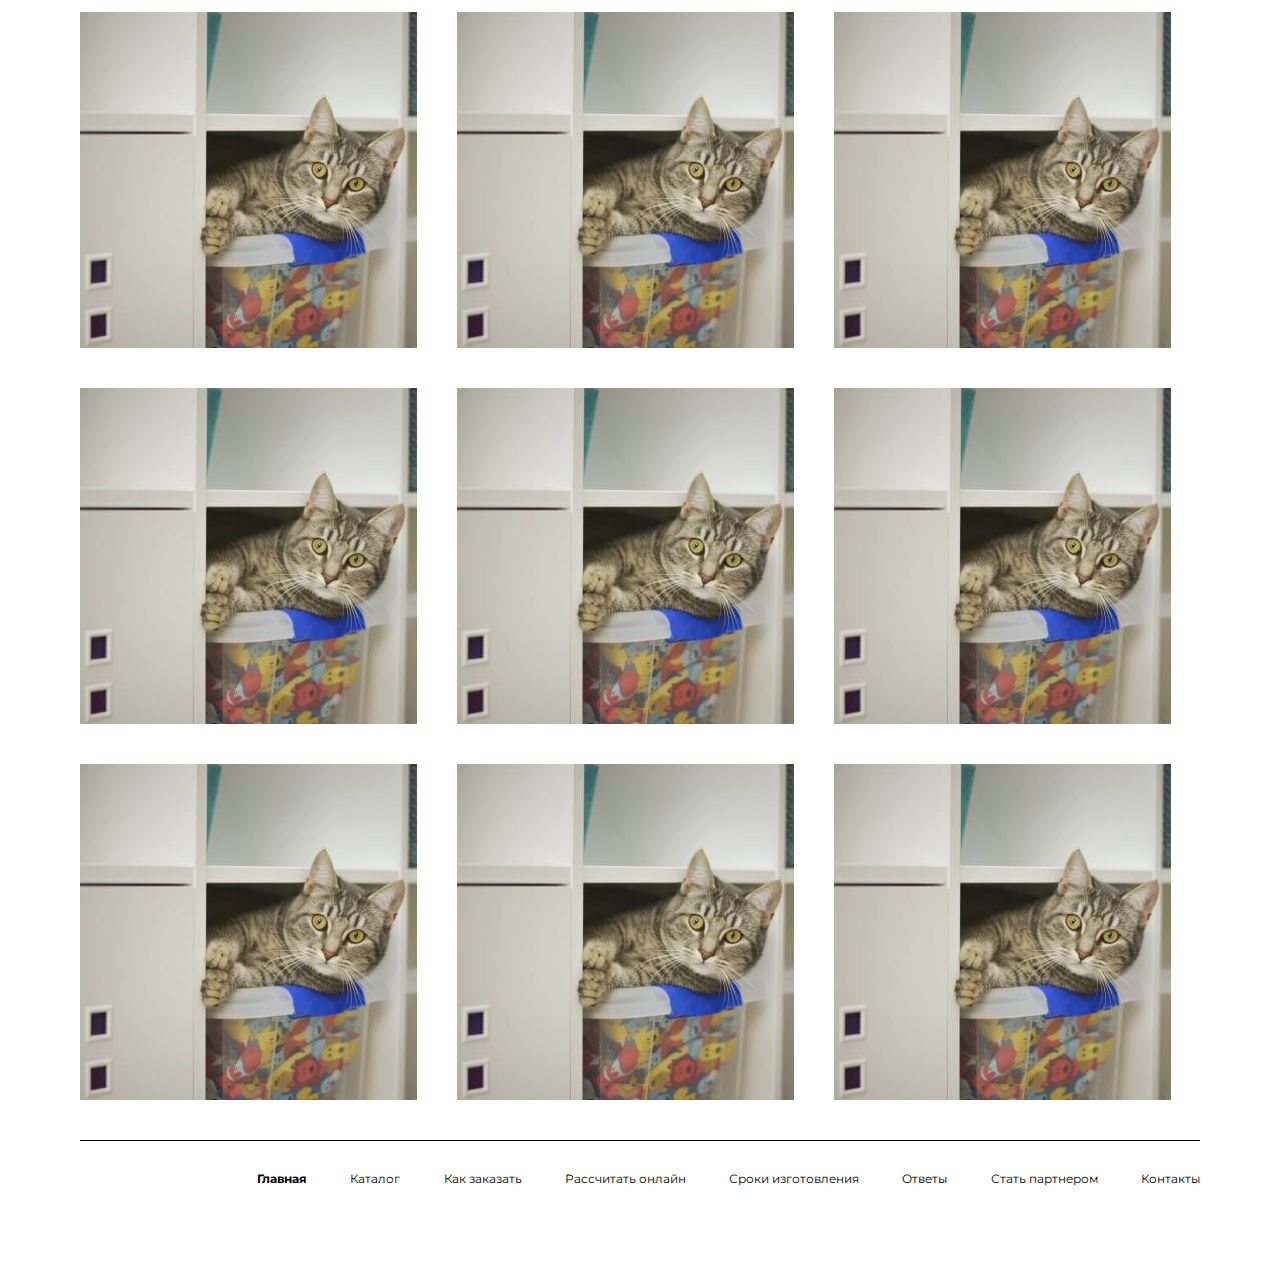
==== commit 5638d96d: "front-done-2" ====
--- a/front-page/answers.html
+++ b/front-page/answers.html
@@ -121,7 +121,7 @@
 
                   <div class="answers__right-section coltw-4">
                     <div class="answers__video">
-                      <img src="/i_mebel/front-page/img/answers-vidio.jpg" alt="">
+                      <img src="img/answers-video.jpg" alt="">
                     </div>
                     <div class="answers__caption">Все ответы в видео!</div>
                   </div>
@@ -150,62 +150,42 @@
                 </form>
 
               </div>
-
-
-              <section class="answers__inst inst">
-                <div class="inst__title title">Мы в Instagram. Следите за нами!</div>
-                <div class="inst__content">
-                  <div class="row">
-                    <div class="inst__card coltw-4"><img src="img/childrens.jpg" alt=""><a href="">@item.furniture:
-                        Создаем функциональную и эстетичную мебель на заказ по доступным ценам от производителя... </a>
-                    </div>
-                    <div class="inst__card coltw-4"><img src="img/childrens.jpg" alt=""><a href="">@item.furniture:
-                        Создаем функциональную и эстетичную мебель на заказ по доступным ценам от производителя... </a>
-                    </div>
-                    <div class="inst__card coltw-4"><img src="img/childrens.jpg" alt=""><a href="">@item.furniture:
-                        Создаем функциональную и эстетичную мебель на заказ по доступным ценам от производителя... </a>
-                    </div>
-                    <div class="inst__card coltw-4"><img src="img/childrens.jpg" alt=""><a href="">@item.furniture:
-                        Создаем функциональную и эстетичную мебель на заказ по доступным ценам от производителя... </a>
-                    </div>
-                    <div class="inst__card coltw-4"><img src="img/childrens.jpg" alt=""><a href="">@item.furniture:
-                        Создаем функциональную и эстетичную мебель на заказ по доступным ценам от производителя... </a>
-                    </div>
-                    <div class="inst__card coltw-4"><img src="img/childrens.jpg" alt=""><a href="">@item.furniture:
-                        Создаем функциональную и эстетичную мебель на заказ по доступным ценам от производителя... </a>
-                    </div>
-                    <div class="inst__card coltw-4"><img src="img/childrens.jpg" alt=""><a href="">@item.furniture:
-                        Создаем функциональную и эстетичную мебель на заказ по доступным ценам от производителя... </a>
-                    </div>
-                    <div class="inst__card coltw-4"><img src="img/childrens.jpg" alt=""><a href="">@item.furniture:
-                        Создаем функциональную и эстетичную мебель на заказ по доступным ценам от производителя... </a>
-                    </div>
-                    <div class="inst__card coltw-4"><img src="img/childrens.jpg" alt=""><a href="">@item.furniture:
-                        Создаем функциональную и эстетичную мебель на заказ по доступным ценам от производителя... </a>
-                    </div>
+            </div>
+
+            <section class="inst">
+              <div class="inst__title title">Мы в Instagram. Следите за нами!</div>
+              <div class="inst__content">
+                <div class="row">
+                  <div class="inst__card coltw-4"><img src="img/childrens.jpg" alt=""><a href="">@item.furniture:
+                      Создаем функциональную и эстетичную мебель на заказ по доступным ценам от производителя... </a>
+                  </div>
+                  <div class="inst__card coltw-4"><img src="img/childrens.jpg" alt=""><a href="">@item.furniture:
+                      Создаем функциональную и эстетичную мебель на заказ по доступным ценам от производителя... </a>
+                  </div>
+                  <div class="inst__card coltw-4"><img src="img/childrens.jpg" alt=""><a href="">@item.furniture:
+                      Создаем функциональную и эстетичную мебель на заказ по доступным ценам от производителя... </a>
+                  </div>
+                  <div class="inst__card coltw-4"><img src="img/childrens.jpg" alt=""><a href="">@item.furniture:
+                      Создаем функциональную и эстетичную мебель на заказ по доступным ценам от производителя... </a>
+                  </div>
+                  <div class="inst__card coltw-4"><img src="img/childrens.jpg" alt=""><a href="">@item.furniture:
+                      Создаем функциональную и эстетичную мебель на заказ по доступным ценам от производителя... </a>
+                  </div>
+                  <div class="inst__card coltw-4"><img src="img/childrens.jpg" alt=""><a href="">@item.furniture:
+                      Создаем функциональную и эстетичную мебель на заказ по доступным ценам от производителя... </a>
+                  </div>
+                  <div class="inst__card coltw-4"><img src="img/childrens.jpg" alt=""><a href="">@item.furniture:
+                      Создаем функциональную и эстетичную мебель на заказ по доступным ценам от производителя... </a>
+                  </div>
+                  <div class="inst__card coltw-4"><img src="img/childrens.jpg" alt=""><a href="">@item.furniture:
+                      Создаем функциональную и эстетичную мебель на заказ по доступным ценам от производителя... </a>
+                  </div>
+                  <div class="inst__card coltw-4"><img src="img/childrens.jpg" alt=""><a href="">@item.furniture:
+                      Создаем функциональную и эстетичную мебель на заказ по доступным ценам от производителя... </a>
                   </div>
                 </div>
-              </section>
-
-              <section class="answers__vk-group vk-group">
-                <div class="row">
-                  <div class="vk-group__header">
-                    <div class="vk-group__title title coltw-7">Добавьтесь в нашу группу Вконтакте и получите
-                      установку кухни в подарок
-                    </div>
-
-                    <div class="vk-group__buttons  coltw-2">
-                      <div class="button button--white">Мы Вконтакте</div>
-                    </div>
-                  </div>
-                  <div class="vk-group__img coltw-9">
-                    <img src="img/vk-group.jpg" alt="">
-                  </div>
-                </div>
-              </section>
-            </div>
-
-
+              </div>
+            </section>
 
         </div>
 
--- a/front-page/css/style.css
+++ b/front-page/css/style.css
@@ -155,11 +155,6 @@
   width: calc(337px / 4 * 2);
 }
 
-.coltw-7 {
-  width: calc(1131px / 12 * 7);
-  padding: 0 20px;
-}
-
 .coltw-8 {
   width: calc(1131px / 12 * 8);
   padding: 0 20px;
@@ -182,11 +177,6 @@
 
 .coltw-5 {
   width: calc(1131px / 12 * 5);
-  padding: 0 20px;
-}
-
-.coltw-12 {
-  width: calc(1131px / 12 * 12);
   padding: 0 20px;
 }
 
@@ -344,7 +334,7 @@
 }
 
 .aside__nav {
-  padding-top: 40px;
+  padding-top: 45px;
 }
 
 .aside__item:not(:last-child) {
@@ -861,6 +851,34 @@
   opacity: 0.3;
 }
 
+.tovar .site__instagram {
+  margin-bottom: 45px;
+}
+
+.magazine-cat {
+  margin-bottom: 90px;
+}
+
+.magazine-cat__title {
+  margin-bottom: 30px;
+}
+
+.magazine-cat__sub-title {
+  font-weight: 600;
+  font-size: 18px;
+  line-height: 24px;
+  margin-bottom: 20px;
+}
+
+.magazine-cat__title-descripion {
+  margin-bottom: 30px;
+}
+
+.magazine-cat__img img {
+  height: 100%;
+  width: 100%;
+}
+
 .filtr {
   margin-bottom: 45px;
 }
@@ -972,7 +990,6 @@
 
 .answers__video {
   margin-bottom: 30px;
-  cursor: pointer;
 }
 
 .answers__caption {
@@ -984,32 +1001,8 @@
   margin-bottom: 85px;
 }
 
-.answers__vk-group {
-  margin-bottom: 85px;
-}
-
-.vk-group__header {
-  display: -webkit-box;
-  display: -ms-flexbox;
-  display: flex;
-  -webkit-box-pack: justify;
-      -ms-flex-pack: justify;
-          justify-content: space-between;
-  width: 100%;
-  margin-bottom: 30px;
-}
-
-.vk-group__buttons {
-  -ms-flex-item-align: end;
-      align-self: flex-end;
-}
-
 .our-question__title {
   margin-bottom: 40px;
-}
-
-.our-question__form-text-fields .button {
-  width: 100%;
 }
 
 .our-question__form-text-field {
@@ -1031,33 +1024,18 @@
 }
 
 .question {
-  margin-bottom: 20px;
-}
-
-.question:hover .question__response {
-  padding: 15px 0;
-  max-height: 500px;
-  -webkit-transition: all 0.2s ease-in;
-  transition: all 0.2s ease-in;
+  margin-bottom: 30px;
 }
 
 .question__name {
   font-weight: bold;
   font-size: 18px;
-  cursor: pointer;
-}
-
-.question__response {
-  max-height: 0;
-  overflow: hidden;
-  padding: 0px 0;
-  cursor: default;
-  -webkit-transition: all 0.2s ease;
-  transition: all 0.2s ease;
+  margin-bottom: 15px;
 }
 
 .bread-crumbs {
   margin-bottom: 15px;
+  margin-top: 45px;
 }
 
 .category {
@@ -1295,17 +1273,11 @@
 
 .button {
   text-align: center;
-  padding-top: 12px;
-  padding-bottom: 12px;
+  padding: 12px 0;
+  width: 100%;
 }
 
 .button--black {
   background-color: #000000;
   color: #ffffff;
 }
-
-.button--white {
-  background-color: #ffffff;
-  color: #000000;
-  border: 1px solid #000000;
-}
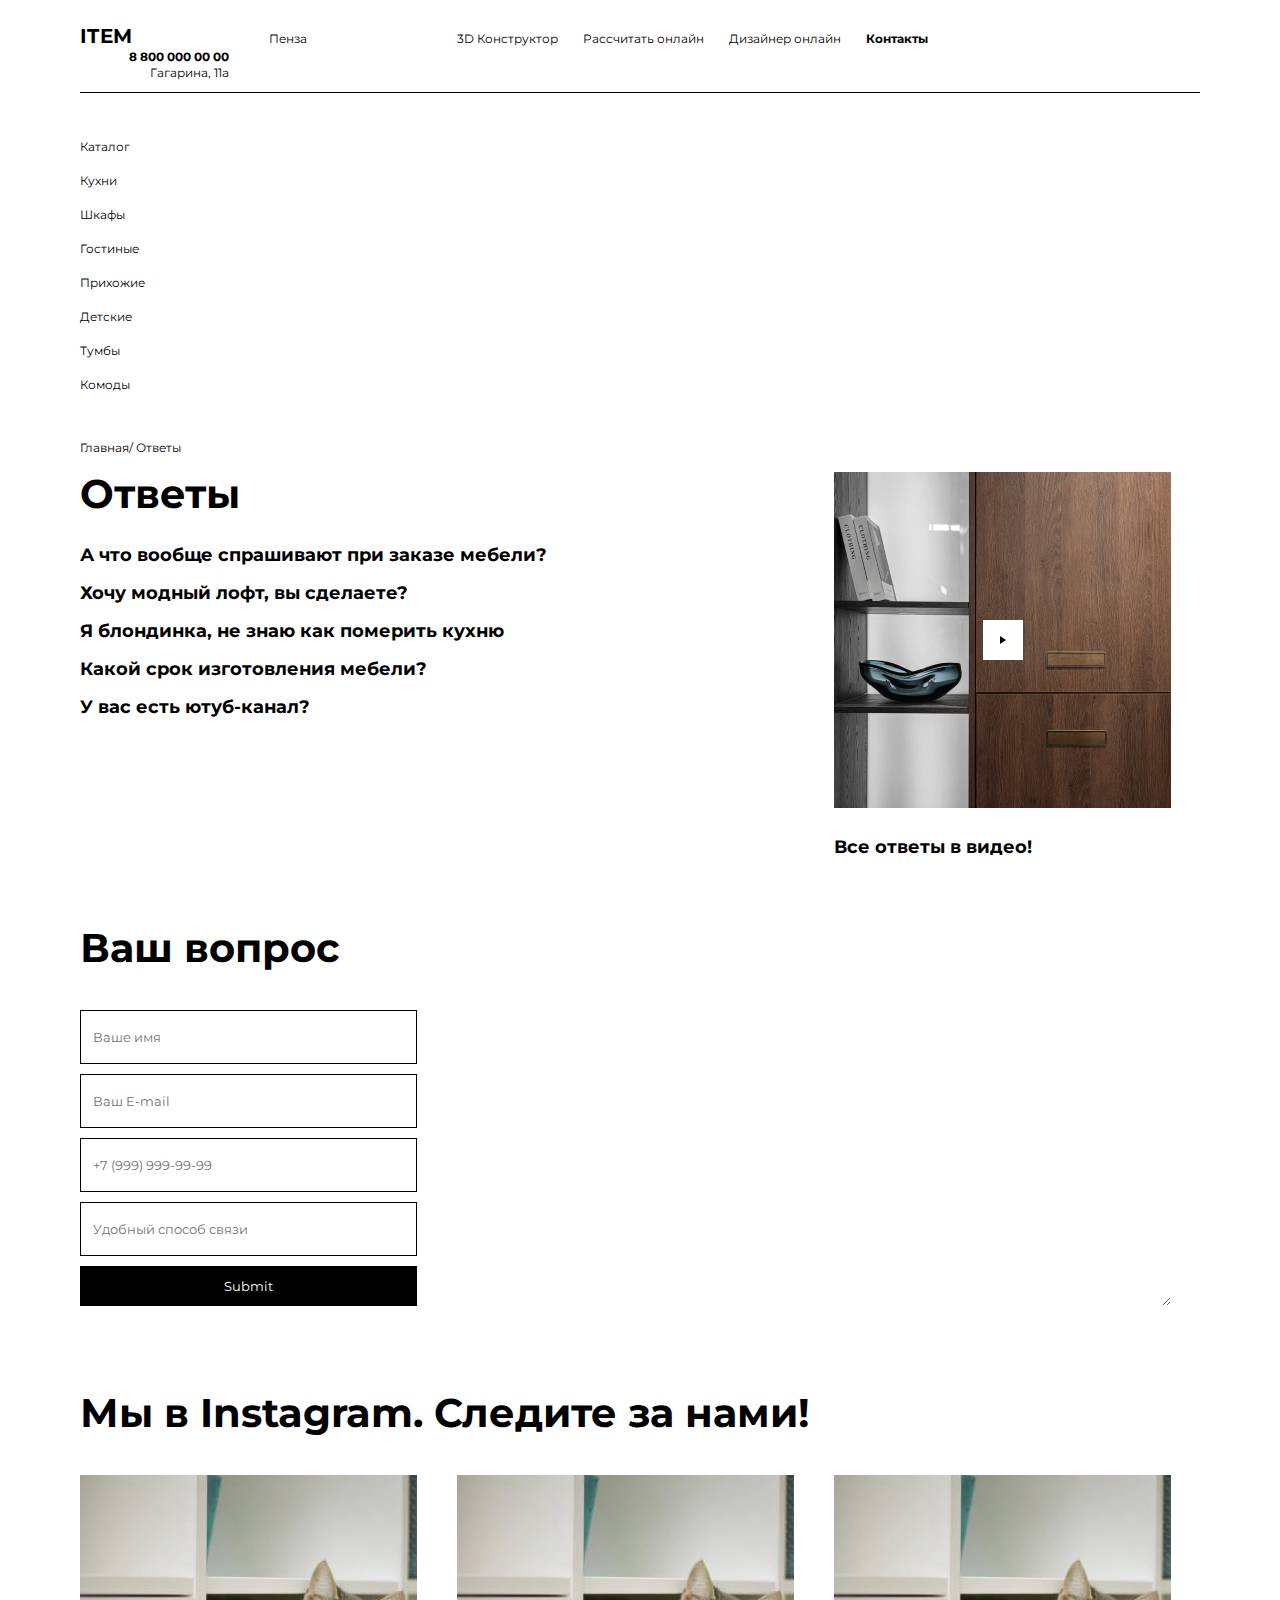
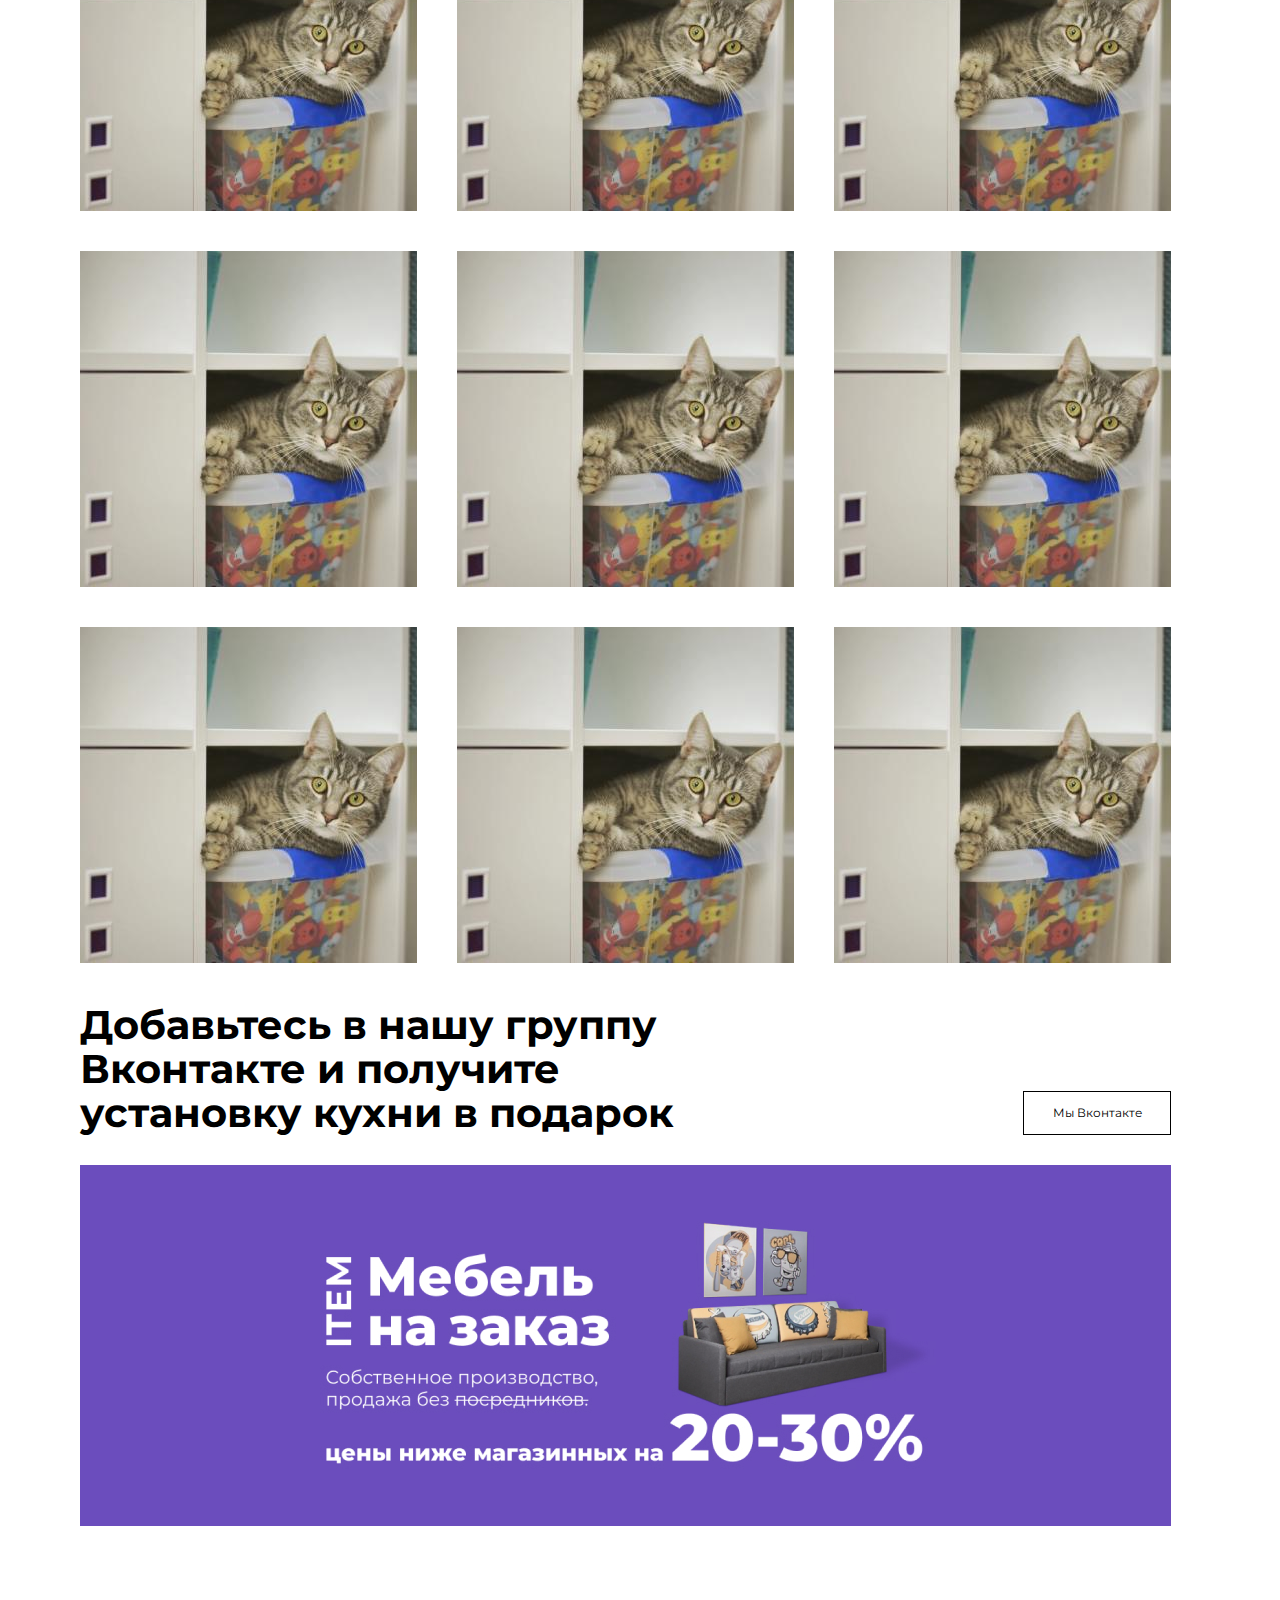
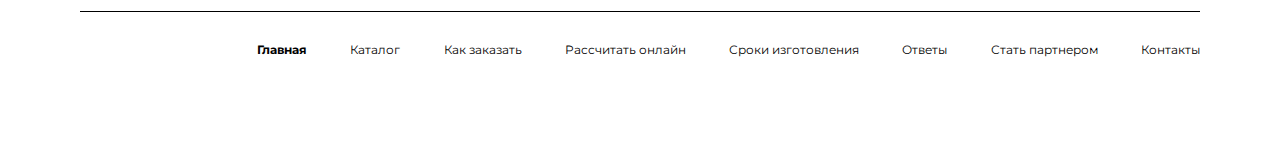
==== commit 05560240: "Merge branch 'ember' of https://github.com/NomaDrive/i_mebel into ember" ====
--- a/front-page/answers.html
+++ b/front-page/answers.html
@@ -150,42 +150,62 @@
                 </form>
 
               </div>
+
+
+              <section class="answers__inst inst">
+                <div class="inst__title title">Мы в Instagram. Следите за нами!</div>
+                <div class="inst__content">
+                  <div class="row">
+                    <div class="inst__card coltw-4"><img src="img/childrens.jpg" alt=""><a href="">@item.furniture:
+                        Создаем функциональную и эстетичную мебель на заказ по доступным ценам от производителя... </a>
+                    </div>
+                    <div class="inst__card coltw-4"><img src="img/childrens.jpg" alt=""><a href="">@item.furniture:
+                        Создаем функциональную и эстетичную мебель на заказ по доступным ценам от производителя... </a>
+                    </div>
+                    <div class="inst__card coltw-4"><img src="img/childrens.jpg" alt=""><a href="">@item.furniture:
+                        Создаем функциональную и эстетичную мебель на заказ по доступным ценам от производителя... </a>
+                    </div>
+                    <div class="inst__card coltw-4"><img src="img/childrens.jpg" alt=""><a href="">@item.furniture:
+                        Создаем функциональную и эстетичную мебель на заказ по доступным ценам от производителя... </a>
+                    </div>
+                    <div class="inst__card coltw-4"><img src="img/childrens.jpg" alt=""><a href="">@item.furniture:
+                        Создаем функциональную и эстетичную мебель на заказ по доступным ценам от производителя... </a>
+                    </div>
+                    <div class="inst__card coltw-4"><img src="img/childrens.jpg" alt=""><a href="">@item.furniture:
+                        Создаем функциональную и эстетичную мебель на заказ по доступным ценам от производителя... </a>
+                    </div>
+                    <div class="inst__card coltw-4"><img src="img/childrens.jpg" alt=""><a href="">@item.furniture:
+                        Создаем функциональную и эстетичную мебель на заказ по доступным ценам от производителя... </a>
+                    </div>
+                    <div class="inst__card coltw-4"><img src="img/childrens.jpg" alt=""><a href="">@item.furniture:
+                        Создаем функциональную и эстетичную мебель на заказ по доступным ценам от производителя... </a>
+                    </div>
+                    <div class="inst__card coltw-4"><img src="img/childrens.jpg" alt=""><a href="">@item.furniture:
+                        Создаем функциональную и эстетичную мебель на заказ по доступным ценам от производителя... </a>
+                    </div>
+                  </div>
+                </div>
+              </section>
+
+              <section class="answers__vk-group vk-group">
+                <div class="row">
+                  <div class="vk-group__header">
+                    <div class="vk-group__title title coltw-7">Добавьтесь в нашу группу Вконтакте и получите
+                      установку кухни в подарок
+                    </div>
+
+                    <div class="vk-group__buttons  coltw-2">
+                      <div class="button button--white">Мы Вконтакте</div>
+                    </div>
+                  </div>
+                  <div class="vk-group__img coltw-9">
+                    <img src="img/vk-group.jpg" alt="">
+                  </div>
+                </div>
+              </section>
             </div>
 
-            <section class="inst">
-              <div class="inst__title title">Мы в Instagram. Следите за нами!</div>
-              <div class="inst__content">
-                <div class="row">
-                  <div class="inst__card coltw-4"><img src="img/childrens.jpg" alt=""><a href="">@item.furniture:
-                      Создаем функциональную и эстетичную мебель на заказ по доступным ценам от производителя... </a>
-                  </div>
-                  <div class="inst__card coltw-4"><img src="img/childrens.jpg" alt=""><a href="">@item.furniture:
-                      Создаем функциональную и эстетичную мебель на заказ по доступным ценам от производителя... </a>
-                  </div>
-                  <div class="inst__card coltw-4"><img src="img/childrens.jpg" alt=""><a href="">@item.furniture:
-                      Создаем функциональную и эстетичную мебель на заказ по доступным ценам от производителя... </a>
-                  </div>
-                  <div class="inst__card coltw-4"><img src="img/childrens.jpg" alt=""><a href="">@item.furniture:
-                      Создаем функциональную и эстетичную мебель на заказ по доступным ценам от производителя... </a>
-                  </div>
-                  <div class="inst__card coltw-4"><img src="img/childrens.jpg" alt=""><a href="">@item.furniture:
-                      Создаем функциональную и эстетичную мебель на заказ по доступным ценам от производителя... </a>
-                  </div>
-                  <div class="inst__card coltw-4"><img src="img/childrens.jpg" alt=""><a href="">@item.furniture:
-                      Создаем функциональную и эстетичную мебель на заказ по доступным ценам от производителя... </a>
-                  </div>
-                  <div class="inst__card coltw-4"><img src="img/childrens.jpg" alt=""><a href="">@item.furniture:
-                      Создаем функциональную и эстетичную мебель на заказ по доступным ценам от производителя... </a>
-                  </div>
-                  <div class="inst__card coltw-4"><img src="img/childrens.jpg" alt=""><a href="">@item.furniture:
-                      Создаем функциональную и эстетичную мебель на заказ по доступным ценам от производителя... </a>
-                  </div>
-                  <div class="inst__card coltw-4"><img src="img/childrens.jpg" alt=""><a href="">@item.furniture:
-                      Создаем функциональную и эстетичную мебель на заказ по доступным ценам от производителя... </a>
-                  </div>
-                </div>
-              </div>
-            </section>
+
 
         </div>
 
--- a/front-page/css/style.css
+++ b/front-page/css/style.css
@@ -155,6 +155,11 @@
   width: calc(337px / 4 * 2);
 }
 
+.coltw-7 {
+  width: calc(1131px / 12 * 7);
+  padding: 0 20px;
+}
+
 .coltw-8 {
   width: calc(1131px / 12 * 8);
   padding: 0 20px;
@@ -177,6 +182,11 @@
 
 .coltw-5 {
   width: calc(1131px / 12 * 5);
+  padding: 0 20px;
+}
+
+.coltw-12 {
+  width: calc(1131px / 12 * 12);
   padding: 0 20px;
 }
 
@@ -990,6 +1000,7 @@
 
 .answers__video {
   margin-bottom: 30px;
+  cursor: pointer;
 }
 
 .answers__caption {
@@ -1001,8 +1012,32 @@
   margin-bottom: 85px;
 }
 
+.answers__vk-group {
+  margin-bottom: 85px;
+}
+
+.vk-group__header {
+  display: -webkit-box;
+  display: -ms-flexbox;
+  display: flex;
+  -webkit-box-pack: justify;
+      -ms-flex-pack: justify;
+          justify-content: space-between;
+  width: 100%;
+  margin-bottom: 30px;
+}
+
+.vk-group__buttons {
+  -ms-flex-item-align: end;
+      align-self: flex-end;
+}
+
 .our-question__title {
   margin-bottom: 40px;
+}
+
+.our-question__form-text-fields .button {
+  width: 100%;
 }
 
 .our-question__form-text-field {
@@ -1024,13 +1059,29 @@
 }
 
 .question {
-  margin-bottom: 30px;
+  margin-bottom: 20px;
+}
+
+.question:hover .question__response {
+  padding: 15px 0;
+  max-height: 500px;
+  -webkit-transition: all 0.2s ease-in;
+  transition: all 0.2s ease-in;
 }
 
 .question__name {
   font-weight: bold;
   font-size: 18px;
-  margin-bottom: 15px;
+  cursor: pointer;
+}
+
+.question__response {
+  max-height: 0;
+  overflow: hidden;
+  padding: 0px 0;
+  cursor: default;
+  -webkit-transition: all 0.2s ease;
+  transition: all 0.2s ease;
 }
 
 .bread-crumbs {
@@ -1273,11 +1324,17 @@
 
 .button {
   text-align: center;
-  padding: 12px 0;
-  width: 100%;
+  padding-top: 12px;
+  padding-bottom: 12px;
 }
 
 .button--black {
   background-color: #000000;
   color: #ffffff;
 }
+
+.button--white {
+  background-color: #ffffff;
+  color: #000000;
+  border: 1px solid #000000;
+}
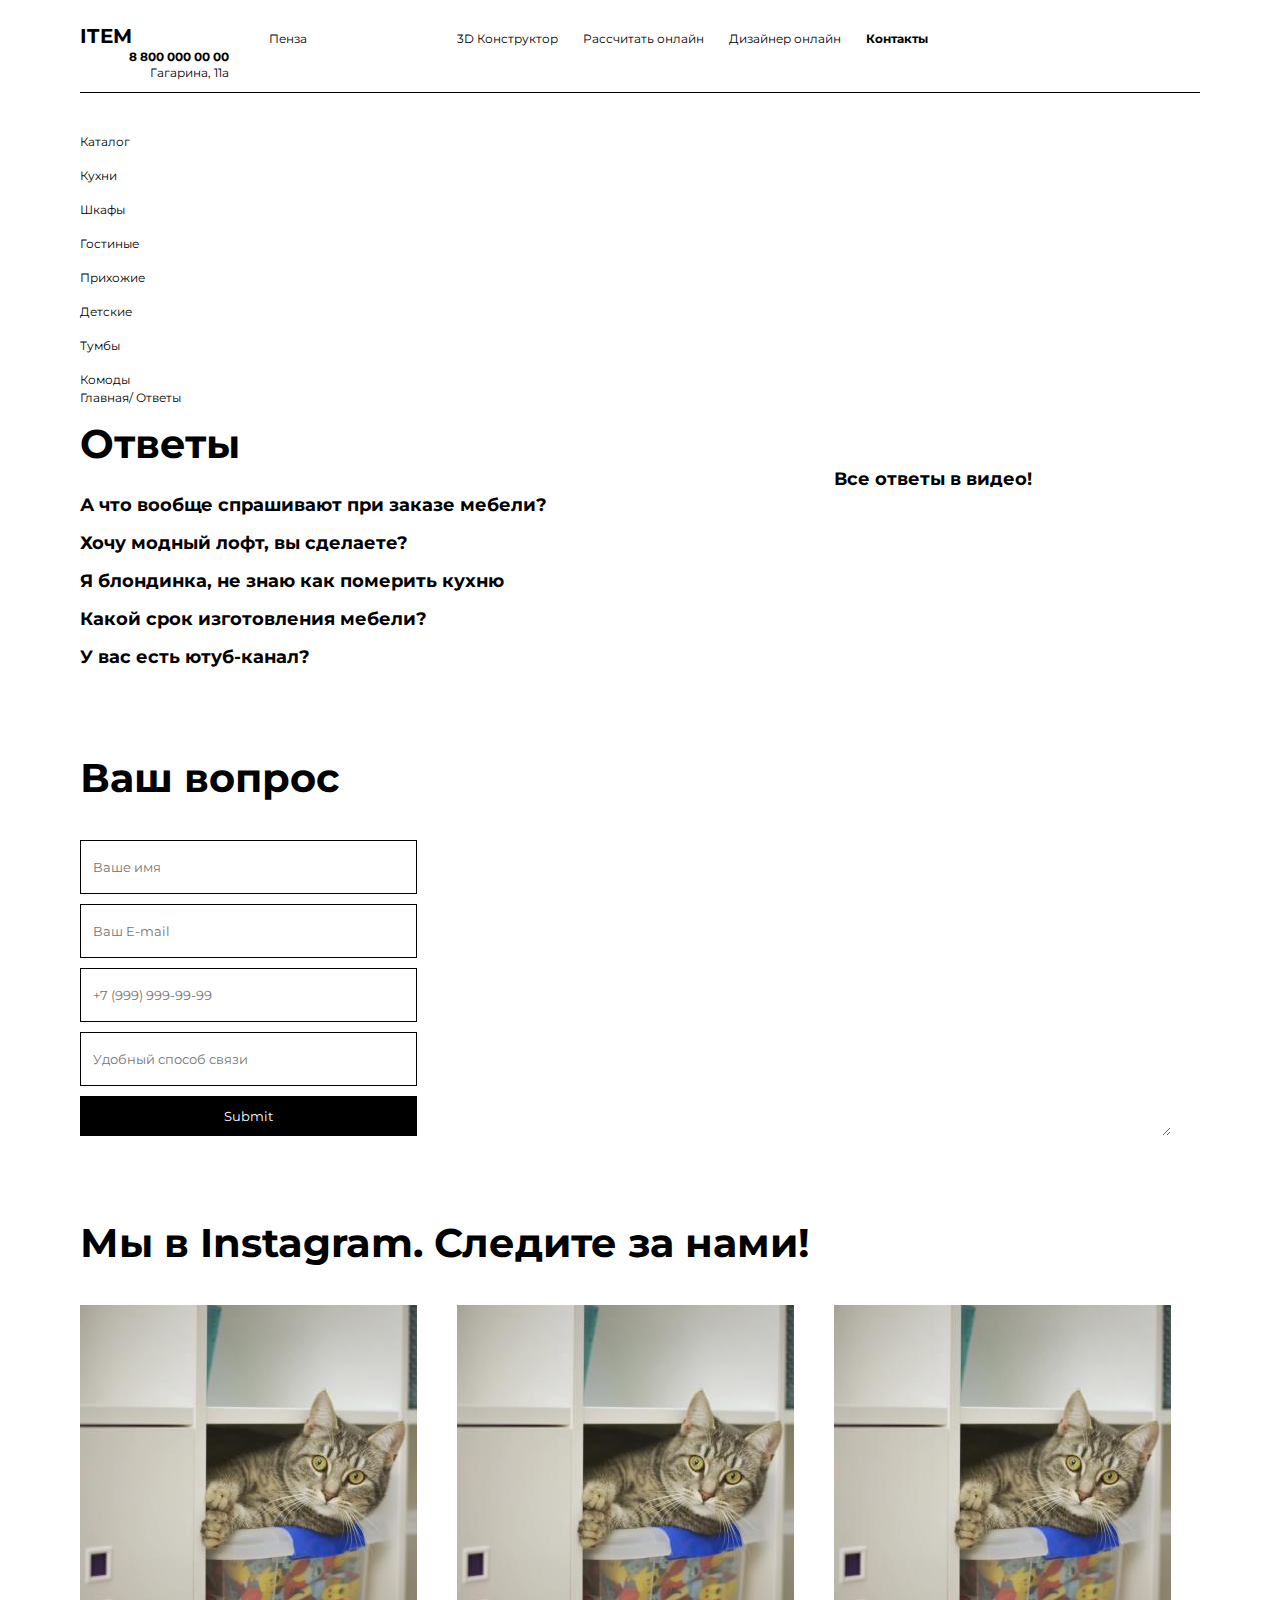
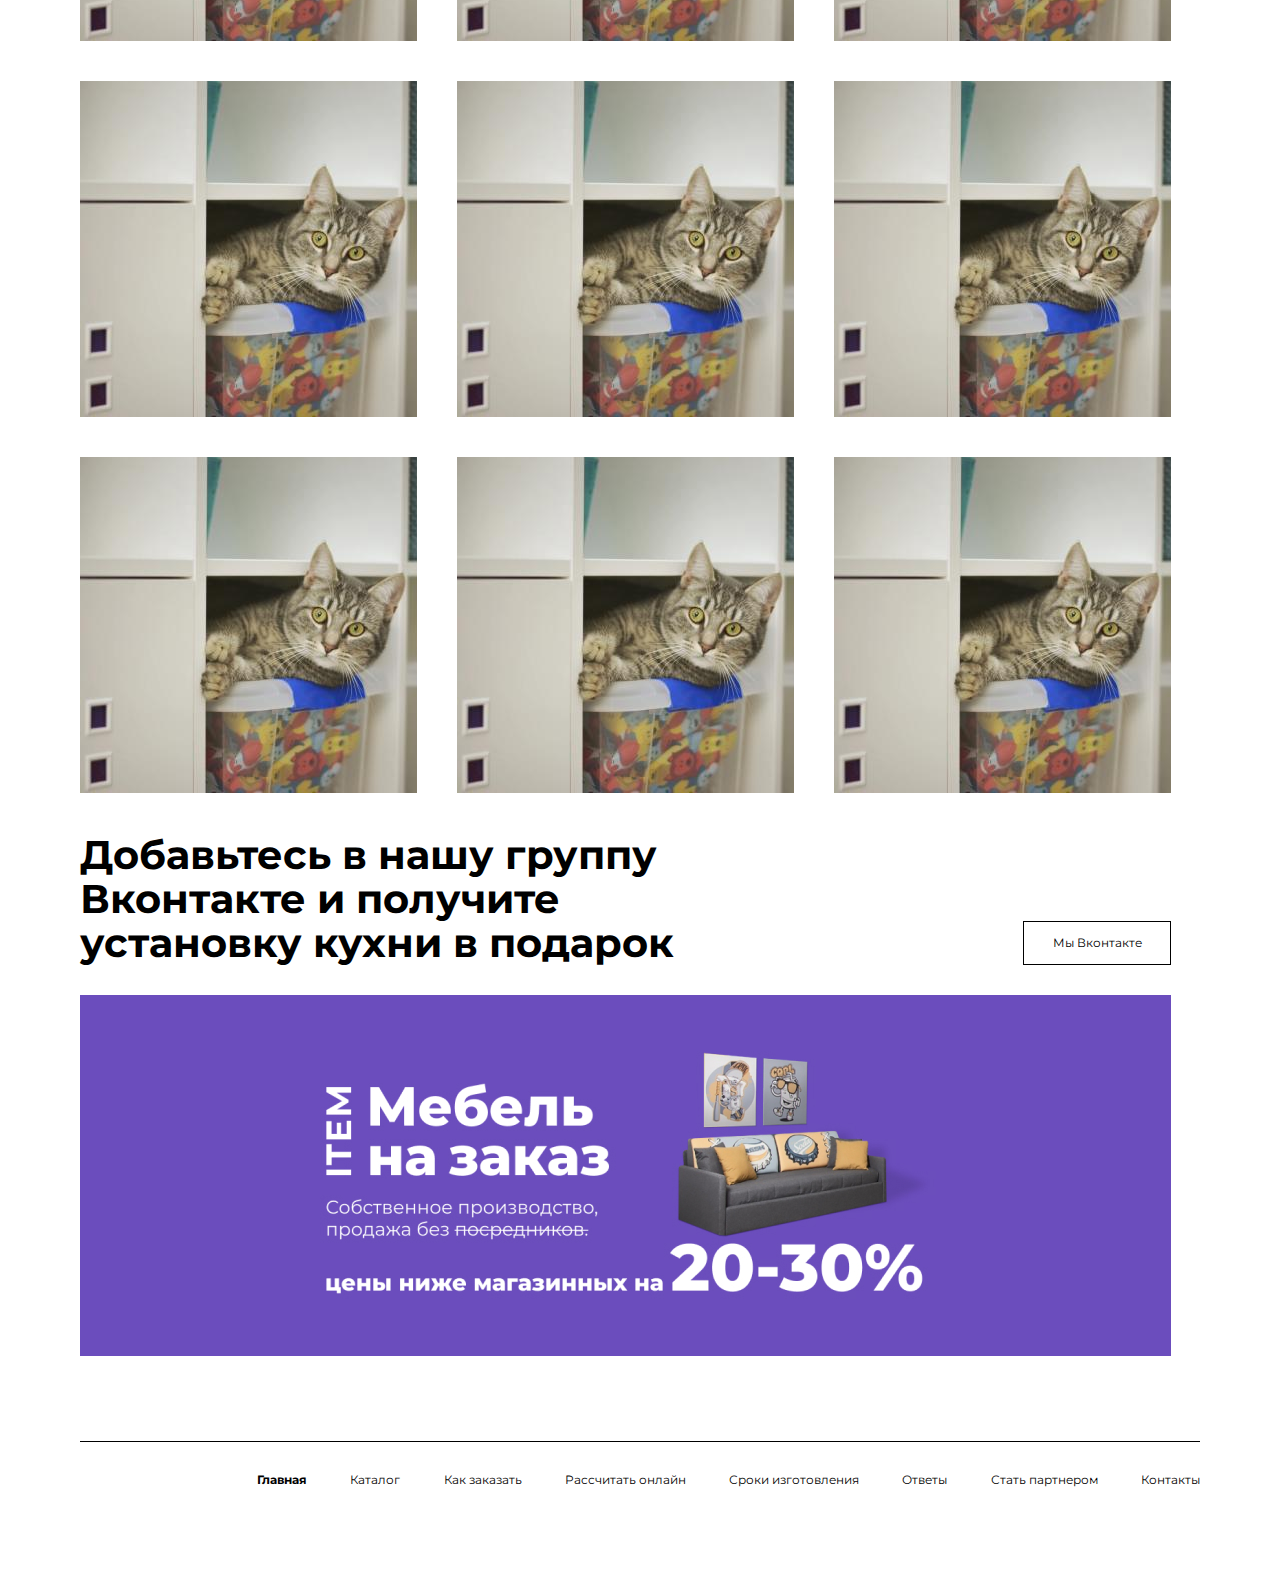
==== commit 078b68aa: "prob-a" ====
--- a/front-page/answers.html
+++ b/front-page/answers.html
@@ -75,45 +75,43 @@
 
             <div class="answers">
 
-              <div class="answers__sections">
-                <div class="row">
-
+              <div class="answers__sections row">
                   <div class="answers__left-section coltw-8">
                     <h1 class="answers__title title">Ответы</h1>
 
 
                     <div class="answers__question question">
                       <div class="question__name">А что вообще спрашивают при заказе мебели?</div>
-                      <div class="question__response">Обед готовится на кухне. Чай заваривают там же.
+                      <p class="question__response">Обед готовится на кухне. Чай заваривают там же.
                         Семейные собрания — лучше на кухне. Любое серьёзное предприятие называют кухней. Политика — это
                         кухня. Традиционные блюда стран называют национальной кухней. Убедитесь в этом сами и начните с
-                        кухни!</div>
+                        кухни!</p>
                     </div>
 
                     <div class="answers__question question">
                       <div class="question__name">Хочу модный лофт, вы сделаете?</div>
-                      <div class="question__response">Обед готовится на кухне. Чай заваривают там же.
+                      <p class="question__response">Обед готовится на кухне. Чай заваривают там же.
                         Семейные собрания — лучше на кухне. Любое серьёзное предприятие называют кухней. Политика — это
                         кухня. Традиционные блюда стран называют национальной кухней. Убедитесь в этом сами и начните с
-                        кухни!</div>
+                        кухни!</p>
                     </div>
 
                     <div class="answers__question question">
                       <div class="question__name">Я блондинка, не знаю как померить кухню</div>
-                      <div class="question__response">Обед готовится на кухне. Чай заваривают там же.
+                      <p class="question__response">Обед готовится на кухне. Чай заваривают там же.
                         Семейные собрания — лучше на кухне. Любое серьёзное предприятие называют кухней. Политика — это
                         кухня. Традиционные блюда стран называют национальной кухней. Убедитесь в этом сами и начните с
-                        кухни!</div>
+                        кухни!</p>
                     </div>
 
                     <div class="answers__question question">
                       <div class="question__name">Какой срок изготовления мебели?</div>
-                      <div class="question__response"></div>
+                      <p class="question__response"></p>
                     </div>
 
                     <div class="answers__question question">
                       <div class="question__name">У вас есть ютуб-канал?</div>
-                      <div class="question__response"></div>
+                      <p class="question__response"></p>
                     </div>
 
 
@@ -121,12 +119,10 @@
 
                   <div class="answers__right-section coltw-4">
                     <div class="answers__video">
-                      <img src="img/answers-video.jpg" alt="">
+                      <img src="/i_mebel/front-page/img/answers-vidio.jpg" alt="">
                     </div>
                     <div class="answers__caption">Все ответы в видео!</div>
                   </div>
-
-                </div>
               </div>
 
               <div class="answers__our-question our-question">
--- a/front-page/css/style.css
+++ b/front-page/css/style.css
@@ -344,7 +344,7 @@
 }
 
 .aside__nav {
-  padding-top: 45px;
+  padding-top: 40px;
 }
 
 .aside__item:not(:last-child) {
@@ -861,36 +861,9 @@
   opacity: 0.3;
 }
 
-.tovar .site__instagram {
-  margin-bottom: 45px;
-}
-
-.magazine-cat {
-  margin-bottom: 90px;
-}
-
-.magazine-cat__title {
-  margin-bottom: 30px;
-}
-
-.magazine-cat__sub-title {
-  font-weight: 600;
-  font-size: 18px;
-  line-height: 24px;
-  margin-bottom: 20px;
-}
-
-.magazine-cat__title-descripion {
-  margin-bottom: 30px;
-}
-
-.magazine-cat__img img {
-  height: 100%;
-  width: 100%;
-}
-
 .filtr {
   margin-bottom: 45px;
+  margin-top: 40px;
 }
 
 .filtr__elements {
@@ -1086,20 +1059,10 @@
 
 .bread-crumbs {
   margin-bottom: 15px;
-  margin-top: 45px;
 }
 
 .category {
   margin-bottom: 100px;
-}
-
-.category__elements {
-  display: -webkit-box;
-  display: -ms-flexbox;
-  display: flex;
-  -ms-flex-wrap: wrap;
-      flex-wrap: wrap;
-  margin: 0 -20px;
 }
 
 .category__element {
@@ -1142,10 +1105,6 @@
   margin-bottom: 75px;
 }
 
-.dop-information__title {
-  text-align: right;
-}
-
 .dop-information__item {
   line-height: 18px;
 }
@@ -1255,14 +1214,6 @@
   -webkit-box-pack: end;
       -ms-flex-pack: end;
           justify-content: flex-end;
-}
-
-.under-category__element-sale-price {
-  margin-right: 15px;
-}
-
-.under-category__element-simple-price {
-  font-weight: bold;
 }
 
 .footer {
@@ -1310,6 +1261,14 @@
   font-weight: bold;
 }
 
+.price s {
+  margin-right: 15px;
+}
+
+.price span {
+  font-weight: bold;
+}
+
 .title {
   font-size: 40px;
   line-height: 44px;
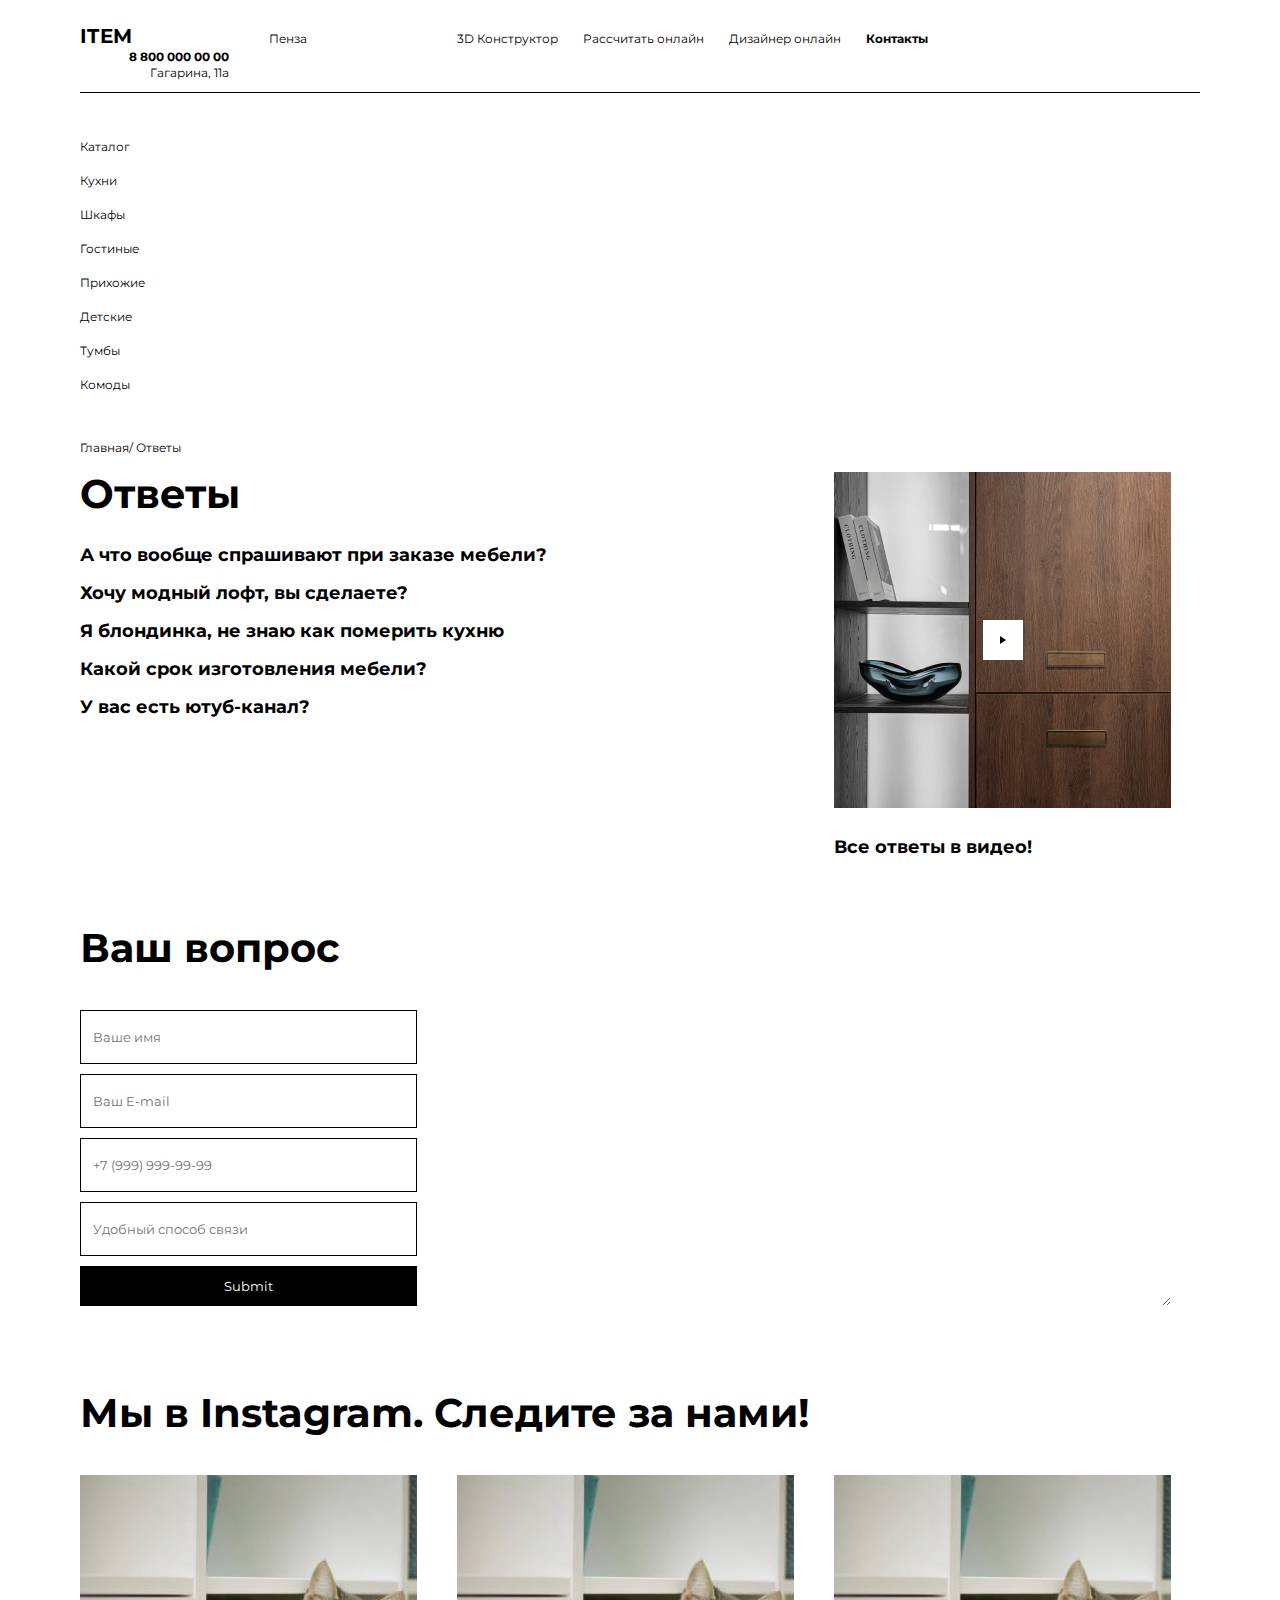
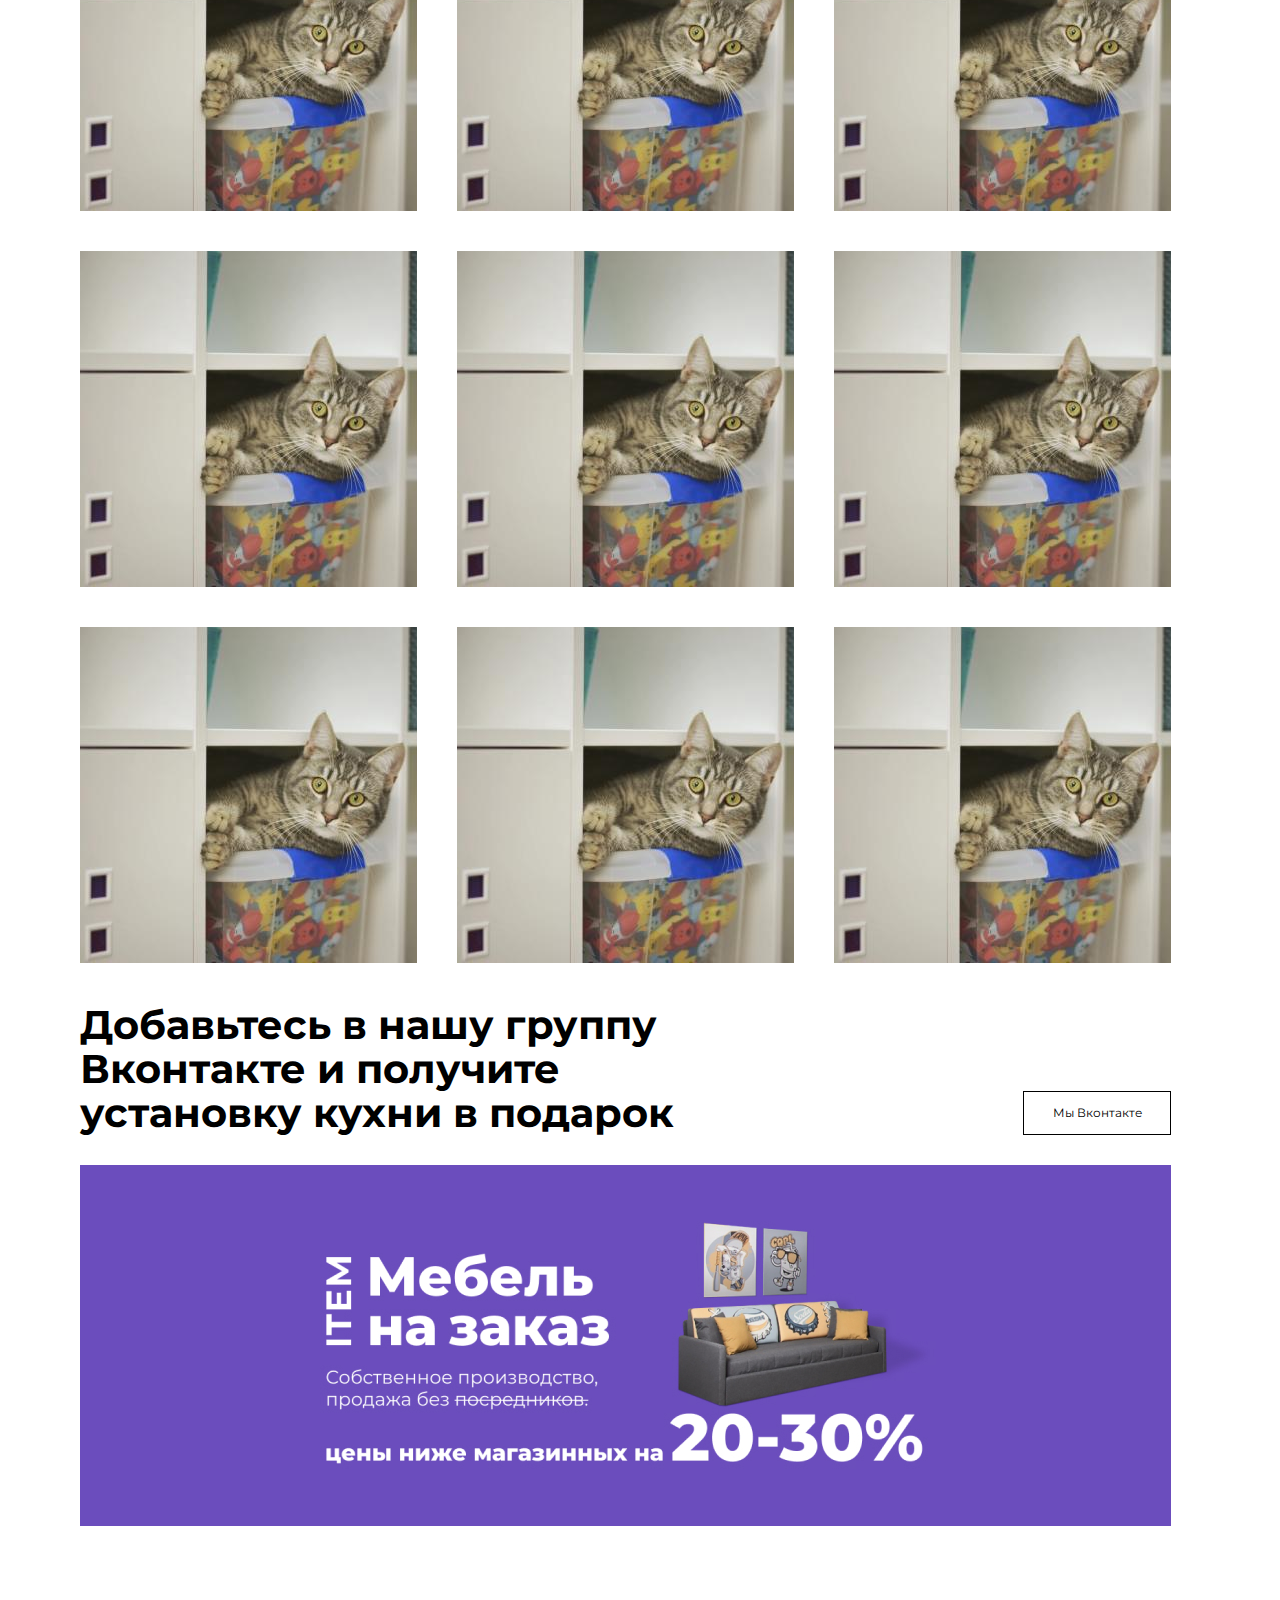
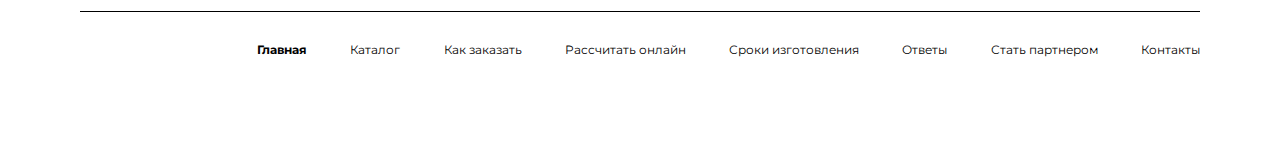
==== commit ead14bd8: "Merge branch 'ember' of https://github.com/NomaDrive/i_mebel into ember" ====
--- a/front-page/answers.html
+++ b/front-page/answers.html
@@ -119,7 +119,7 @@
 
                   <div class="answers__right-section coltw-4">
                     <div class="answers__video">
-                      <img src="/i_mebel/front-page/img/answers-vidio.jpg" alt="">
+                      <img src="img/answers-video.jpg" alt="">
                     </div>
                     <div class="answers__caption">Все ответы в видео!</div>
                   </div>
--- a/front-page/css/style.css
+++ b/front-page/css/style.css
@@ -273,7 +273,7 @@
 }
 
 .header .arrows {
-  background: url("/front-page/img/arrow.svg");
+  background: url(../img/arrow.svg);
   width: 8px;
   height: 6px;
   margin: auto 0;
@@ -301,7 +301,7 @@
 }
 
 .header .search-header__icon {
-  background: url("/front-page/img/search.svg");
+  background: url(../img/search.svg);
   width: 19px;
   height: 19px;
   background-size: contain;
@@ -344,7 +344,7 @@
 }
 
 .aside__nav {
-  padding-top: 40px;
+  padding-top: 45px;
 }
 
 .aside__item:not(:last-child) {
@@ -478,7 +478,7 @@
   right: 46px;
   width: 47px;
   height: 40px;
-  background: url("/front-page/img/arrow-slider.svg") no-repeat center;
+  background: url(../img/arrow-slider.svg) no-repeat center;
   margin: auto 0;
   background-color: #ffffff;
 }
@@ -487,7 +487,7 @@
   right: 0;
   width: 47px;
   height: 40px;
-  background: url("/front-page/img/arrow-slider.svg") no-repeat center;
+  background: url(../img/arrow-slider.svg) no-repeat center;
   -webkit-transform: scale(-1);
           transform: scale(-1);
   margin: auto 0;
@@ -695,7 +695,7 @@
 }
 
 .cost-calc__img {
-  background: url("/front-page/img/calc.jpg") no-repeat;
+  background: url(../img/calc.jpg) no-repeat;
   background-size: cover;
   height: 100%;
 }
@@ -818,7 +818,7 @@
 }
 
 .style__img {
-  background: url("/front-page/img/curbstone-slider.jpg");
+  background: url(../img/curbstone-slider.jpg);
   height: 430px;
   margin-bottom: 30px;
 }
@@ -861,6 +861,34 @@
   opacity: 0.3;
 }
 
+.tovar .site__instagram {
+  margin-bottom: 45px;
+}
+
+.magazine-cat {
+  margin-bottom: 90px;
+}
+
+.magazine-cat__title {
+  margin-bottom: 30px;
+}
+
+.magazine-cat__sub-title {
+  font-weight: 600;
+  font-size: 18px;
+  line-height: 24px;
+  margin-bottom: 20px;
+}
+
+.magazine-cat__title-descripion {
+  margin-bottom: 30px;
+}
+
+.magazine-cat__img img {
+  height: 100%;
+  width: 100%;
+}
+
 .filtr {
   margin-bottom: 45px;
   margin-top: 40px;
@@ -1059,6 +1087,7 @@
 
 .bread-crumbs {
   margin-bottom: 15px;
+  margin-top: 45px;
 }
 
 .category {
@@ -1166,7 +1195,7 @@
 .under-category__content-toggler .btn-next {
   width: 47px;
   height: 40px;
-  background: url("../img/arrow-slider.svg") no-repeat center;
+  background: url(../img/arrow-slider.svg) no-repeat center;
 }
 
 .under-category__content-toggler .btn-next {
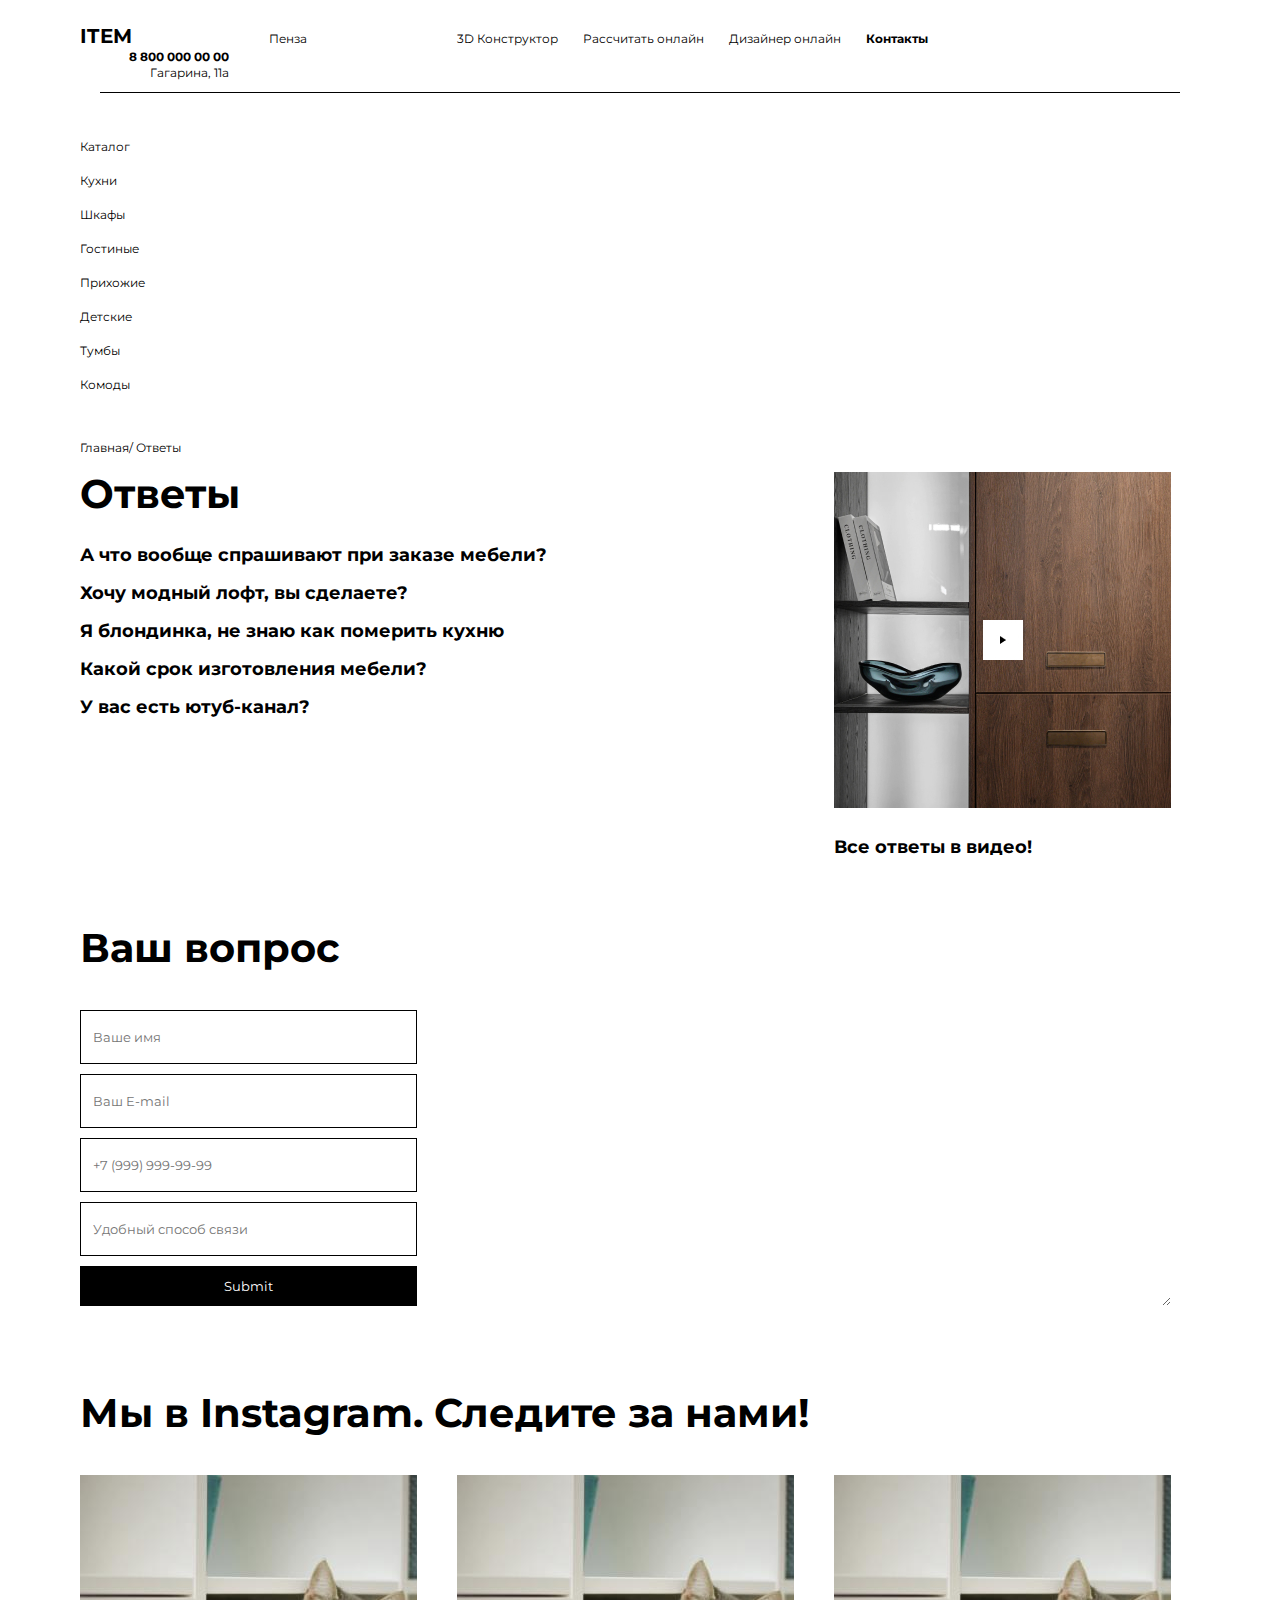
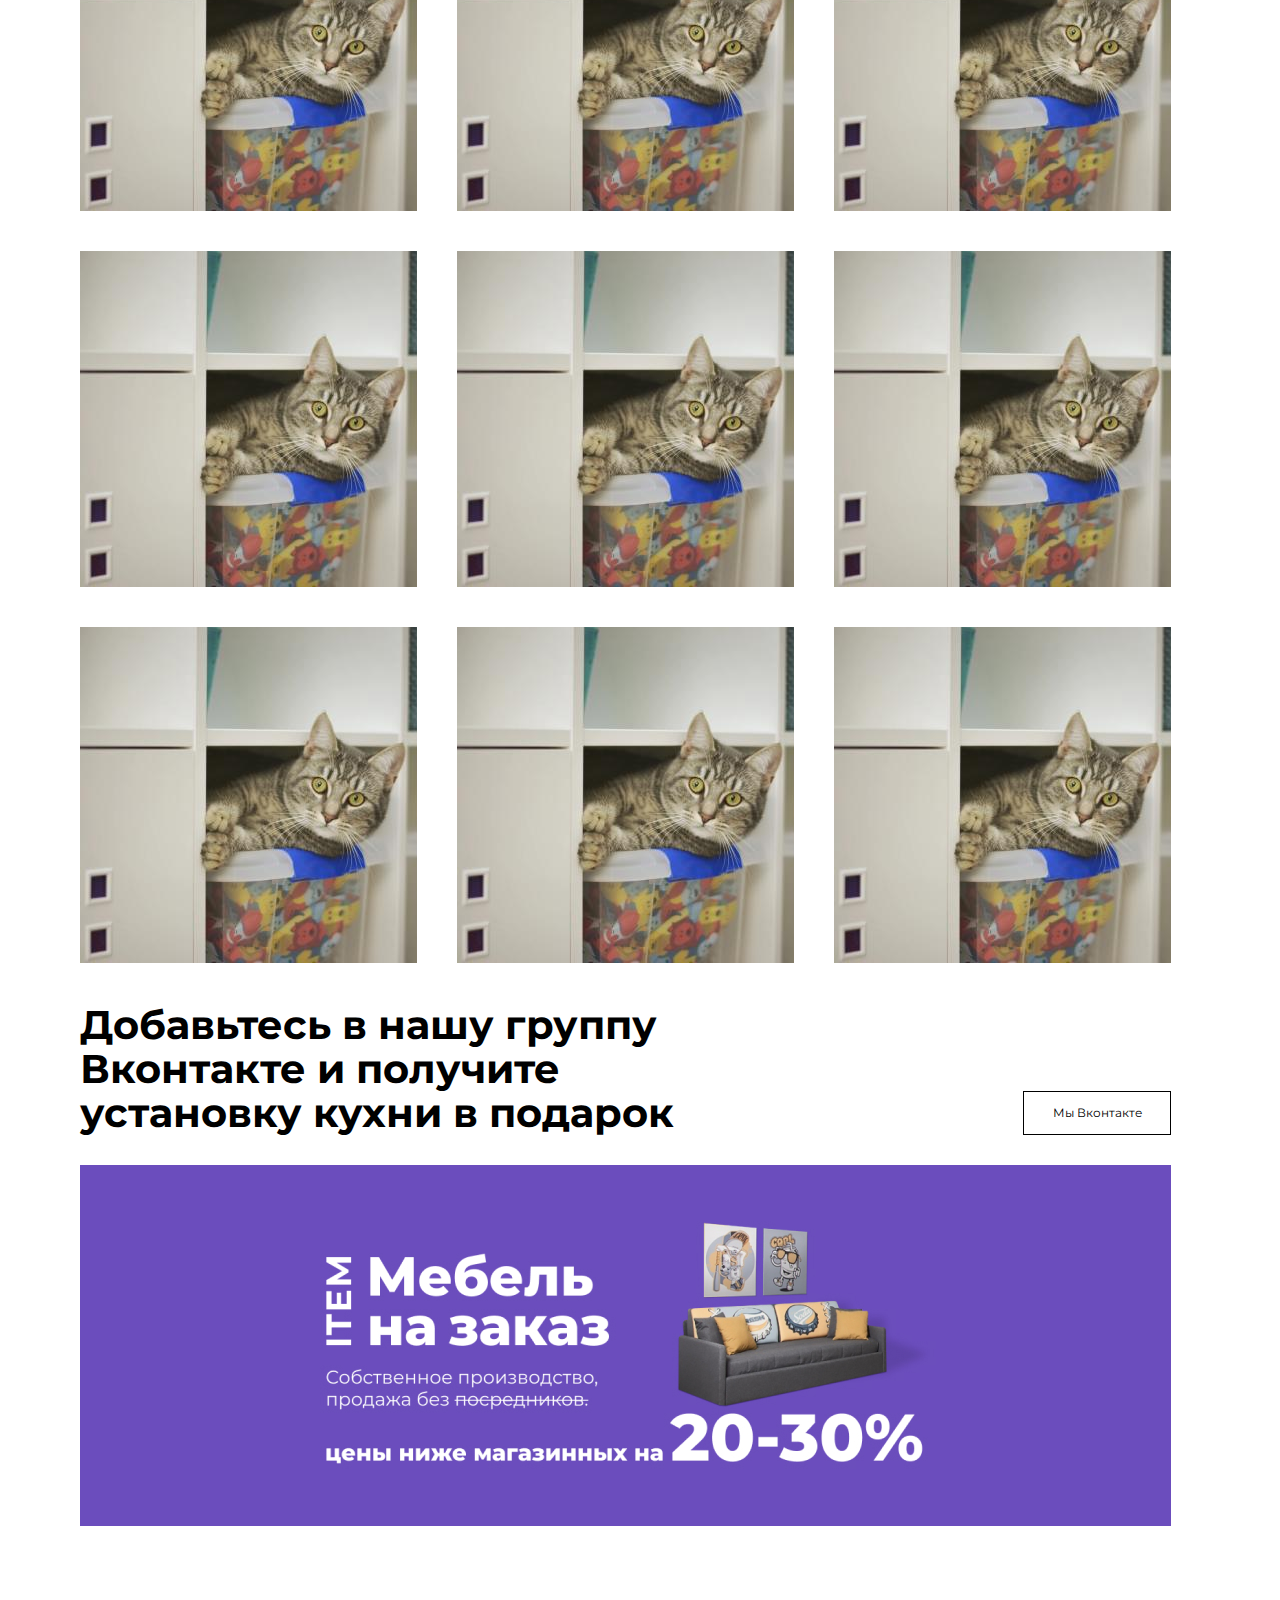
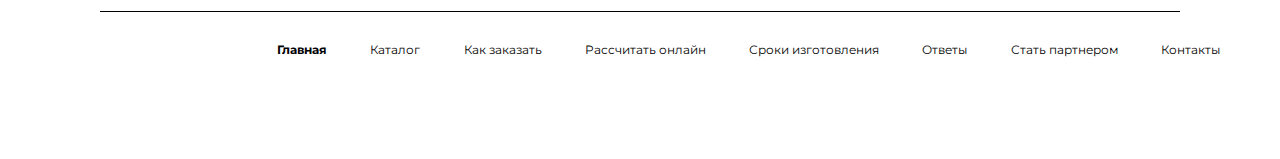
==== commit 570ef110: "prob-a" ====
--- a/front-page/answers.html
+++ b/front-page/answers.html
@@ -11,9 +11,8 @@
 
 <body>
   <div class="page">
-    <header class="header">
-
-      <div class="header__container container">
+    <div class="container">
+      <header class="header">
 
         <div class="header__row row">
 
@@ -41,16 +40,11 @@
             <div class="header__address">Гагарина, 11а</div>
           </div>
         </div>
-      </div>
-
-
-
-    </header>
-
-    <div class="site">
-      <div class="site__container container">
+
+      </header>
+
+      <div class="site">
         <div class="site__row row">
-
           <aside class="site__aside aside col-2">
             <nav class="aside__nav">
               <ul class="aside__list">
@@ -76,53 +70,53 @@
             <div class="answers">
 
               <div class="answers__sections row">
-                  <div class="answers__left-section coltw-8">
-                    <h1 class="answers__title title">Ответы</h1>
-
-
-                    <div class="answers__question question">
-                      <div class="question__name">А что вообще спрашивают при заказе мебели?</div>
-                      <p class="question__response">Обед готовится на кухне. Чай заваривают там же.
-                        Семейные собрания — лучше на кухне. Любое серьёзное предприятие называют кухней. Политика — это
-                        кухня. Традиционные блюда стран называют национальной кухней. Убедитесь в этом сами и начните с
-                        кухни!</p>
-                    </div>
-
-                    <div class="answers__question question">
-                      <div class="question__name">Хочу модный лофт, вы сделаете?</div>
-                      <p class="question__response">Обед готовится на кухне. Чай заваривают там же.
-                        Семейные собрания — лучше на кухне. Любое серьёзное предприятие называют кухней. Политика — это
-                        кухня. Традиционные блюда стран называют национальной кухней. Убедитесь в этом сами и начните с
-                        кухни!</p>
-                    </div>
-
-                    <div class="answers__question question">
-                      <div class="question__name">Я блондинка, не знаю как померить кухню</div>
-                      <p class="question__response">Обед готовится на кухне. Чай заваривают там же.
-                        Семейные собрания — лучше на кухне. Любое серьёзное предприятие называют кухней. Политика — это
-                        кухня. Традиционные блюда стран называют национальной кухней. Убедитесь в этом сами и начните с
-                        кухни!</p>
-                    </div>
-
-                    <div class="answers__question question">
-                      <div class="question__name">Какой срок изготовления мебели?</div>
-                      <p class="question__response"></p>
-                    </div>
-
-                    <div class="answers__question question">
-                      <div class="question__name">У вас есть ютуб-канал?</div>
-                      <p class="question__response"></p>
-                    </div>
-
-
-                  </div>
-
-                  <div class="answers__right-section coltw-4">
-                    <div class="answers__video">
-                      <img src="img/answers-video.jpg" alt="">
-                    </div>
-                    <div class="answers__caption">Все ответы в видео!</div>
-                  </div>
+                <div class="answers__left-section coltw-8">
+                  <h1 class="answers__title title">Ответы</h1>
+
+
+                  <div class="answers__question question">
+                    <div class="question__name">А что вообще спрашивают при заказе мебели?</div>
+                    <p class="question__response">Обед готовится на кухне. Чай заваривают там же.
+                      Семейные собрания — лучше на кухне. Любое серьёзное предприятие называют кухней. Политика — это
+                      кухня. Традиционные блюда стран называют национальной кухней. Убедитесь в этом сами и начните с
+                      кухни!</p>
+                  </div>
+
+                  <div class="answers__question question">
+                    <div class="question__name">Хочу модный лофт, вы сделаете?</div>
+                    <p class="question__response">Обед готовится на кухне. Чай заваривают там же.
+                      Семейные собрания — лучше на кухне. Любое серьёзное предприятие называют кухней. Политика — это
+                      кухня. Традиционные блюда стран называют национальной кухней. Убедитесь в этом сами и начните с
+                      кухни!</p>
+                  </div>
+
+                  <div class="answers__question question">
+                    <div class="question__name">Я блондинка, не знаю как померить кухню</div>
+                    <p class="question__response">Обед готовится на кухне. Чай заваривают там же.
+                      Семейные собрания — лучше на кухне. Любое серьёзное предприятие называют кухней. Политика — это
+                      кухня. Традиционные блюда стран называют национальной кухней. Убедитесь в этом сами и начните с
+                      кухни!</p>
+                  </div>
+
+                  <div class="answers__question question">
+                    <div class="question__name">Какой срок изготовления мебели?</div>
+                    <p class="question__response"></p>
+                  </div>
+
+                  <div class="answers__question question">
+                    <div class="question__name">У вас есть ютуб-канал?</div>
+                    <p class="question__response"></p>
+                  </div>
+
+
+                </div>
+
+                <div class="answers__right-section coltw-4">
+                  <div class="answers__video">
+                    <img src="img/answers-video.jpg" alt="">
+                  </div>
+                  <div class="answers__caption">Все ответы в видео!</div>
+                </div>
               </div>
 
               <div class="answers__our-question our-question">
@@ -201,17 +195,12 @@
               </section>
             </div>
 
-
-
         </div>
 
         </main>
-
       </div>
-    </div>
-
-    <footer class="footer">
-      <div class="footer__container container">
+
+      <footer class="footer">
         <div class="footer__row row">
           <nav class="footer__menu col-10">
             <ul class="footer__list">
@@ -226,10 +215,8 @@
             </ul>
           </nav>
         </div>
-      </div>
-
-
-    </footer>
+      </footer>
+    </div>
   </div>
 
 </body>
--- a/front-page/css/style.css
+++ b/front-page/css/style.css
@@ -935,6 +935,7 @@
 
 .contact__title {
   margin-bottom: 40px;
+  margin-top: 40px;
 }
 
 .contact__information-shop {
